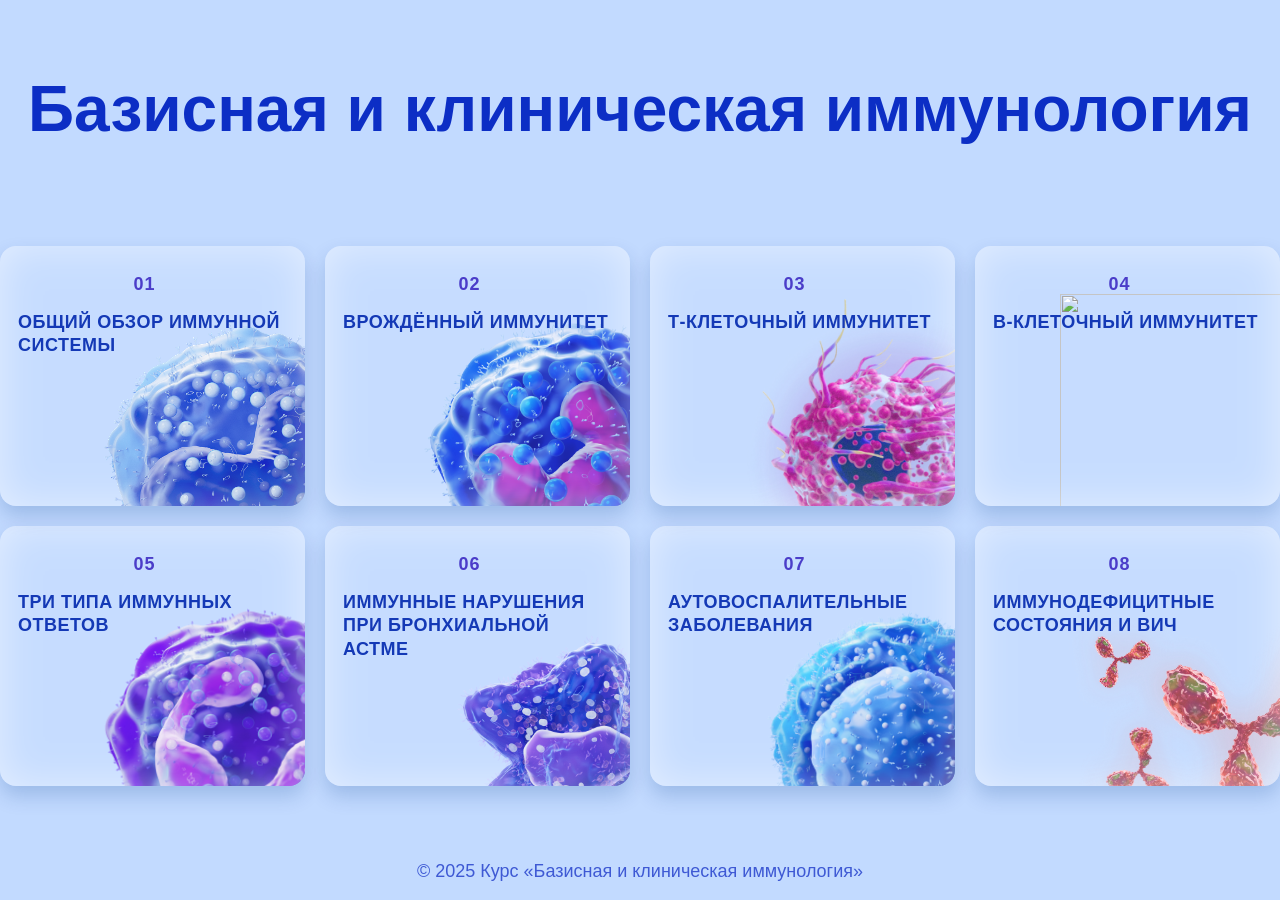
==== index.html @ 18d2db3e "add all files" ====
<!DOCTYPE html>
<html lang="ru">
<head>
  <meta charset="UTF-8">
  <meta name="viewport" content="width=device-width, initial-scale=1.0">
  <title>Базисная и клиническая иммунология</title>
  <link rel="stylesheet" href="../style.css">
</head>
<body>
  <video autoplay muted loop playsinline class="back-video">
  <source src="../video/back.mp4" type="video/mp4">
</video>
  <div id="bg-circles"></div>
  <div class="container">
    <header>
      <h1>Базисная и клиническая иммунология</h1>
    </header>

    <main>
      <div class="toc-grid">
        <div class="toc-card">
          <a href="Lessons/theme1.html">
            <span class="toc-number">01</span>
            <span class="toc-title">Общий обзор иммунной системы</span>
            <img src="pictures/menu/monocyte1.png" alt="">
          </a>
        </div>

        <div class="toc-card">
          <a href="Lessons/theme2.html">
            <span class="toc-number">02</span>
            <span class="toc-title">Врождённый иммунитет</span>
            <img src="pictures/menu/2.png" alt="">
          </a>
        </div>

        <div class="toc-card">
          <a href="Lessons/theme3.html">
            <span class="toc-number">03</span>
            <span class="toc-title">Т-клеточный иммунитет</span>
            <img src="pictures/menu/dend.png" alt="">
          </a>
        </div>
        
        <div class="toc-card">
          <a href="Lessons/theme4.html">
            <span class="toc-number">04</span>
            <span class="toc-title">B-клеточный иммунитет</span>
            <img src="pictures/menu/virus.png" alt="">
          </a>
        </div>

        <div class="toc-card">
          <a href="Lessons/theme5.html">
            <span class="toc-number">05</span>
            <span class="toc-title">Три типа иммунных ответов</span>
            <img src="pictures/menu/neutro.png" alt="">
          </a>
        </div>

        <div class="toc-card">
          <a href="Lessons/theme6.html">
            <span class="toc-number">06</span>
             <span class="toc-title">Иммунные нарушения при бронхиальной астме  <!-- и аллергических заболеваниях--> </span> 
            <img src="pictures/menu/macro.png" alt="">
          </a>
        </div>

        <div class="toc-card">
          <a href="Lessons/theme7.html">
            <span class="toc-number">07</span>
            <span class="toc-title">Аутовоспалительные <!--и аутоиммунные-->  заболевания</span>
            <img src="pictures/menu/lym.png" alt="">
          </a>
        </div>

        <div class="toc-card">
          <a href="Lessons/theme8.html">
            <span class="toc-number">08</span>
            <span class="toc-title">Иммунодефицитные состояния и ВИЧ</span>
            <img src="pictures/menu/antibody.png" alt="">
          </a>
        </div>
      </div>
    </main>
    <script type="module" src="main.js"></script>
  </div>

  <footer>
    <p>© 2025 Курс «Базисная и клиническая иммунология»</p>
  </footer>
</html>
---- style.css ----
@font-face {
    font-family: "Geologica";
    src: url("./fonts/Geologica-Regular.woff2") format("woff2"),
        url("./fonts/Geologica-Regular.woff") format("woff");
    font-weight: 400;
    font-style: normal;
}
* {
    margin: 0;
    padding: 0;
    box-sizing: border-box;
}
html {
  scroll-behavior: smooth;
}






body {
    font-family: "Geologica", Arial, sans-serif;
    background-color: rgb(194, 218, 255);
    color: #0c2ec5;
    margin: 0;
  padding: 0;
    position: relative;
    background-repeat: repeat;
    background-size: auto;
    min-height: 100vh;
}
.back-video {
  position: fixed;
  top: 0;
  left: 0;
  width: 100%;
  height: 100%;
  object-fit: cover; /* видео растягивается на весь экран */
  z-index: -2;
  opacity: 0.7; /* регулируй прозрачность */
}


body::before,
body::after {
    content: "";
    position: fixed;
    width: 600px;
    height: 600px;
    border-radius: 50%;
    filter: blur(120px);
    z-index: -1;
}
.header-image {
    width: 100%;
    overflow: hidden;
}

.full-width-image {
    width: 100%;
    height: auto;
    display: block;
    object-fit: cover;
    max-width: 100%;
    top: -20px;
}

.theme-header {
    text-align: center;
    margin-bottom: 40px;
}

.theme-subtitle {
    font-size: 1.125rem; /* тонкий верхний текст */
    font-weight: 300;
    color: #9ad1ff;
    text-transform: uppercase; /* опционально, чтобы было как заголовок */
    letter-spacing: 1px;
}

.theme-title {
    font-size: 3rem; /* основной жирный текст */
    font-weight: 700;
    color: #0c2ec5;
}

/* Заголовок секции */
h2 {
    margin-top: 0;
    margin-bottom: 16px;
    color: #0c2ec5;
}

/* Сетка оглавления - карточки 4 в ряд */
.toc-grid {
    display: grid;
    grid-template-columns: repeat(4, 1fr);
    gap: 20px;
    width: 100%;
    padding: 20px 0;
}

.toc-card {
    position: relative;
}

.toc-card a {
    position: relative;
    display: flex;
    flex-direction: column; /* изменено на колонку */
    justify-content: flex-start; /* выравнивание к верху */
    width: 100%;
    height: 260px; /* увеличена высота */
    padding: 28px 18px 60px 18px; /* больше места снизу для изображения */
    background-color: rgba(255, 255, 255, 0.08);
    color: #0e1e66;
    text-decoration: none;
    border-radius: 16px;
    overflow: hidden;
    transition: all 0.3s ease;
    box-shadow: 0 10px 20px rgba(0, 60, 139, 0.199),
        inset 0 0 40px rgba(255, 255, 255, 0.514);
    font-size: 1.125rem;
    font-weight: 600;
    text-align: left;
}

.toc-number {
    font-size: 1.125rem;
    font-weight: 700;
    color: rgba(27, 0, 180, 0.726);
    margin-right: 16px;
    letter-spacing: 1px;
    flex-shrink: 0;
    display: inline-block;
    min-width: 32px;
    text-align: center;
}

.toc-title {
    text-transform: uppercase;
    letter-spacing: 0.5px;
    line-height: 1.3;
    font-size: 1.125rem;
    margin-top: 16px;
    color: rgb(20, 57, 182);
}

.toc-card a:hover .toc-number {
    color: rgba(255, 255, 255, 0.95);
}

/* hover эффект */
.toc-card a:hover {
    background-color: #025bcf;
    color: #ffffff;
    transform: translateY(-5px);
    box-shadow: 0 15px 30px rgba(26, 119, 255, 0.4);
}

/* картинка справа */
.toc-card a img {
    position: absolute;
    right: -100px;
    top: 80%;
    transform: translateY(-50%);
    width: 320px;
    height: 320px;
    object-fit: contain;
    pointer-events: none;
    transition: all 0.3s ease;
    z-index: -1;
}

.toc-card a:hover img {
    opacity: 0.3;
    transform: translateY(-50%) scale(1.1);
}

/* Адаптивность */
@media (max-width: 1200px) {
    .toc-grid {
        grid-template-columns: repeat(3, 1fr);
        gap: 16px;
    }
}

@media (max-width: 900px) {
    .toc-grid {
        grid-template-columns: repeat(2, 1fr);
        gap: 14px;
    }
    
    .toc-card a {
        height: 120px;
        padding: 15px;
        font-size: 1.125rem;
    }
    
    .toc-number {
        font-size: 1.125rem;
        margin-right: 12px;
    }
}

@media (max-width: 600px) {
    .toc-grid {
        grid-template-columns: 1fr;
        gap: 12px;
    }
    
    .toc-card a {
        height: 100px;
        padding: 12px;
        font-size: 1.125rem;
    }
    
    .toc-number {
        font-size: 1.125rem;
        margin-right: 10px;
    }
    
    .toc-card a img {
        width: 100px;
        height: 100px;
    }
}

header {
    display: flex;
    flex-direction: column; /* элементы сверху вниз */
    align-items: center; /* центрируем по горизонтали */
    text-align: center; /* текст внутри элементов */
    gap: 20px; /* расстояние между элементами */
    margin-bottom: 40px;
}
/* Заголовки темы */
header h1 {
    font-size: 4rem;
    text-align: left;
    color: #0c2ec5;
    margin-top: 2rem;
    padding: 40px 0px;
}

.back-link {
    display: inline-block;
    margin: 0 auto 2rem auto;
    color: #66ccff;
    text-decoration: none;
    font-size: 1.125rem;
    padding: 6px 12px;
    border-radius: 6px;
    background-color: rgba(255, 255, 255, 0.05);
    transition: all 0.3s ease;
}

.back-link:hover {
    background-color: #0e1e66;
    color: #ffffff;
    transform: translateY(-2px);
}

/* Основной контент */
.theme-content {
    max-width: 1600px;
    margin: 0 auto;
    display: flex;
    flex-direction: column;
    gap: 2rem;
}

/* Секции с 3D моделью */
.three-section {
    position: relative;
    width: 100%;
    height: 500px;
    background-color: #ffffff21;
    border-radius: 16px;
    overflow: hidden;
    box-shadow: 0 10px 20px rgba(0, 60, 139, 0.199),
        inset 0 0 40px rgba(255, 255, 255, 0.514);
    display: flex;
    flex-direction: column;
    align-items: center;
    justify-content: center;
    border: 2px solid #3a3a3a;
}

.three-section h2 {
    font-size: 1.125rem;
    color: #66ccff;
    text-align: center;
}

.three-container {
    width: 100%;
    max-width: 1600px; /* фиксированный максимум */
    height: 500px; /* фиксированная высота */
    margin: 40px auto; /* отступы от текста */
    background-color: rgba(255, 255, 255, 0.068); /* фон, как на сайте */
    border: 2px solid rgb(255, 255, 255);
    border-radius: 16px;
    overflow: hidden;
    position: relative;
    box-shadow: 0 10px 20px rgba(0, 60, 139, 0.199),
        inset 0 0 40px rgba(255, 255, 255, 0.514);
    z-index: 1; /* выше фона */
}

/* Изображения */
.content-image {
    display: block;
    max-width: 100%;
    margin-top: 20px;
    margin-bottom: 60px;
    border-radius: 16px;
}

/* Кнопки навигации */
.navigation {
    display: flex;
    justify-content: flex-end; /* кнопка "далее" справа */
    margin-top: 2rem;
}

.next-btn,
.prev-btn {
    display: inline-block;
    padding: 10px 18px;
    background-color:rgbargb(44, 90, 214);
    color: #0e1e66;
    font-weight: 600;
    text-decoration: none;
    border-radius: 8px;
    transition: all 0.3s ease;
}

.next-btn:hover,
.prev-btn:hover {
    background-color:rgb(44, 90, 214);
    transform: translateY(-2px);
}

/* Для кнопки "назад" при необходимости */
.prev-btn {
    margin-right: auto;
}
footer {
    text-align: center;
    font-size: 1.125rem;
    color: rgb(62, 89, 212);
    padding: 15px 0; /* компактный */
    margin-top: 40px;
}

.container {
    max-width: 1600px;
    margin-left: 110px; /* ширина сайдбара + отступ */
    width: 100%;
    margin: 0 auto;
    position: relative;
    z-index: 1;
}
.video-container video {
    width: 100%;
    height: auto;
    aspect-ratio: 16 / 9;
    border-radius: 16px;
    box-shadow: 0 10px 20px rgba(0, 60, 139, 0.199),
        inset 0 0 40px rgba(255, 255, 255, 0.514);
    margin-top: 20px;
    margin-bottom: 60px;
}
.controls-hint {
    position: absolute;
    bottom: 15px;
    left: 50%;
    transform: translateX(-50%);

    font-size: 18px;
    color: #242424;
    font-style: italic;
    user-select: none;

    opacity: 0;
    z-index: 10;
    pointer-events: none;

    background: rgba(255, 255, 255, 0.25);
    padding: 6px 12px;
    border-radius: 12px;

    transition: opacity 0.4s ease;
}

.controls-hint.show {
    opacity: 0.85;
}
.three-row {
    display: flex;
    gap: 20px;
    justify-content: space-between;
    margin: 40px 0;
}

.three-box::after {
    content: "";
    position: absolute;
    inset: 0;
    z-index: 5; /* поверх рендера */
    pointer-events: none; /* НЕ мешает вращению */
    background-size: 200px;
    opacity: 0.18; /* сила шума — можешь менять */
}
.three-render {
    width: 100%;
    aspect-ratio: 1 / 1; /* квадратные окна */
    background: radial-gradient(
        circle 200px at center,
        rgba(0, 0, 0, 0.267),
        rgba(48, 80, 136, 0)
    );

    border-radius: 16px;
    overflow: hidden;
    box-shadow: 0 4px 20px rgba(0, 0, 0, 0.4);
    position: relative;
}
.three-title {
    font-size: 1.125rem;
    text-align: center;
    margin-bottom: 10px;
    color: #9ad1ff;
    text-shadow: 0 2px 6px rgba(0, 0, 0, 0.4);
    letter-spacing: 0.5px;
    font-weight: 600;
}
.info-block {
    position: relative;
    display: flex;
    align-items: center;

    height: 560px;
    padding-left: 96px;
    padding-right: 360px; /* уменьшите это значение если нужно больше места */

    border-radius: 20px;
    overflow: hidden;

    background-color: rgb(44, 90, 214);

    box-shadow: 0 20px 40px rgba(0, 60, 139, 0.25);
}
.info-block-old {
    position: relative;
    display: flex;
    align-items: flex-start; /* ИЗМЕНЕНО: было center → теперь контент прижат к верху */
    justify-content: flex-start; /* ДОБАВЛЕНО: выравнивание по левому краю */

    height: 660px;
    padding: 40px 60px; /* ИЗМЕНЕНО: равномерные отступы сверху и слева */

    border-radius: 20px;
    overflow: hidden;

    background-color: rgb(44, 90, 214);

    box-shadow: 0 20px 40px rgba(0, 60, 139, 0.25);
}


.info-bg-image-old {
    position: absolute;
    right: 0px;
    top: 50%;
    transform: translateY(-50%);

    width: 800px; /* уменьшена ширина */
    height: 800px; /* уменьшена высота */
    object-fit: contain;

    opacity: 1;
    pointer-events: none;
}
/* Текст */
.info-text {
    position: relative;
    z-index: 1;

    max-width: 780px;

    color: #ffffff;
}

.info-text h2 {
    font-size: 28px;
    font-weight: 600;
    margin-bottom: 12px;
}

.info-text p {
    font-size: 18px;
    line-height: 1.5;
    opacity: 1;
    margin-bottom: 20px; /* ОТСТУП между абзацами */
}

/* Основной контейнер */

.interactive-phagocytosis {
    position: relative;
    display: flex; 
    align-items: center;
    justify-content: flex-start; 
    
    min-height: 650px;
    padding: 0; 
    height: 750px;
    border-radius: 20px;
    overflow: hidden; 
    background: rgb(44, 90, 214);
    box-shadow: 0 20px 40px rgba(0, 60, 139, 0.25);
}

/* Левый блок с круговым навигатором */
.circle-navigator {
    width: 550px;
    position: relative;
    z-index: 5;
    display: flex;
    justify-content: center;
    align-items: center;
    min-height: 650px;
}

/* Контейнер колеса */
.stage-wheel {
    position: relative;
    width: 420px;
    height: 420px;
    margin: 0 auto;
    display: flex;
    justify-content: center;
    align-items: center;
}

/* Центральная область с описанием */
.wheel-center {
    position: absolute;
    top: 50%;
    left: 50%;
    transform: translate(-50%, -50%);
    width: 260px;
    height: 260px;
    background: rgba(28, 8, 141, 0);
    backdrop-filter: blur(12px);
    border-radius: 50%;
    display: flex;
    align-items: center;
    justify-content: center;
    text-align: center;
    padding: 30px;
    box-shadow: 0 15px 40px rgba(0, 0, 0, 0.3),
                inset 0 0 20px rgba(255, 255, 255, 0.4);
    border: 2px solid rgba(255, 255, 255, 0.4);
    z-index: 2;
    overflow: hidden;
}

/* Описания в центре */
.stage-description {
    position: absolute;
    top: 0;
    left: 0;
    width: 100%;
    height: 100%;
    display: flex;
    flex-direction: column;
    align-items: center;
    justify-content: center;
    opacity: 0;
    visibility: hidden;
    transition: all 0.5s ease;
    color: white;
    padding: 30px;
    box-sizing: border-box;
    text-align: center;
    word-break: break-word;
    font-weight: 300;
}

.stage-description.active {
    opacity: 1;
    visibility: visible;
}

.stage-description h3 {
    font-size: 1.2rem;
    font-weight: 600 !important;
    margin: 0 0 12px 0;
    color: #ffffff !important;
    text-transform: uppercase;
    letter-spacing: 1px;
    text-shadow: 0 2px 8px rgba(0,0,0,0.5);
    line-height: 1.3;
    max-width: 100%;
    word-wrap: break-word;
}

.stage-description p {
    font-size: 1.125rem;
    line-height: 1.5;
    margin: 0;
    opacity: 0.95;
    max-width: 100%;
    word-wrap: break-word;
}

/* Контейнер для цифр по кругу */
.wheel-digits {
    position: absolute;
    top: 0;
    left: 0;
    width: 100%;
    height: 100%;
    z-index: 3;
}

/* Цифры по кругу */
.digit-circle {
    position: absolute;
    top: 50%;
    left: 50%;
    width: 50px;
    height: 50px;
    background:  #ffffff77;
    color: rgb(0, 30, 197);
    border-radius: 50%;
    display: flex;
    align-items: center;
    justify-content: center;
    font-weight: bold;
    font-size: 1.3rem;
    cursor: pointer;
    box-shadow: 0 5px 15px rgba(0, 0, 0, 0.3);
    transform: translate(-50%, -50%) rotate(var(--angle)) translateY(-190px) rotate(calc(-1 * var(--angle)));
    transition: all 0.3s cubic-bezier(0.4, 0, 0.2, 1);
    border: 1px solid rgba(255, 255, 255, 0.418);
    margin: 0;
    padding: 0;
    line-height: 1;
     backdrop-filter: blur(4px);
}


.digit-circle.active {
    background: #1a76ffcc;
    color: white;
    box-shadow: 0 0 10px rgba(5, 0, 73, 0.589);
    border-color: rgba(255, 255, 255, 0.404);
    transform: translate(-50%, -50%) rotate(var(--angle)) translateY(-190px) rotate(calc(-1 * var(--angle))) scale(1.15);
    backdrop-filter: blur(4px);
}

/* Контейнер для изображения справа */
.image-container {
    position: absolute;
    top: 0;
    left: 0;
    width: 100%;
    height: 100%;
    z-index: 1; /* Помещаем ПОД навигатор, но НАД фоном */
}

/* Картинка */
.info-bg-image {
    width: 100%;
    height: 100%;
    object-fit: cover;
    opacity: 0.95;
    pointer-events: none; /* изображение не перехватывает события */
    transition: transform 0.3s ease;
}

/* Области подсветки - они же линзы */
.highlight-area {
    position: absolute;
    cursor: pointer;
    z-index: 10;
    border-radius: 50%;
    /* По умолчанию невидимы */
    opacity: 0;
    background: rgba(77, 166, 255, 0);
    border: 2px solid transparent;
    transition: all 0.3s ease;
    /* Важно: области не должны перекрывать клики */
    pointer-events: auto;
}

/* Эффект при наведении - линза */
.highlight-area:hover {
    opacity: 1;
    background: rgba(77, 166, 255, 0.1);
    border: 2px solid rgba(255, 255, 255, 0.8);
    box-shadow: 0 0 40px rgba(255, 77, 151, 0.6);
    /* Создаем эффект линзы через backdrop-filter */
    backdrop-filter: brightness(1.2) contrast(1.2);
    -webkit-backdrop-filter: brightness(1.2) contrast(1.2);
    transform: scale(1.1);
}

/* Активная область */
.highlight-area.active {
    opacity: 0.8;
    background: rgba(26, 119, 255, 0.2);
    border: 2px solid white;
    box-shadow: 0 0 40px rgba(255, 26, 217, 0.8);
}
/* Здесь вы сами расставите координаты для каждого этапа */
/* ВСЕ ОБЛАСТИ - РОВНЫЕ КРУГИ */
.highlight-1 {
    top: 2%;
    left: 58%;
    width: 120px;  /* ширина = диаметр круга */
    height: 120px; /* высота = ширине для идеального круга */
}

.highlight-2 {
    top: 14%;
    left: 52%;
    width: 140px;
    height: 140px;
}

.highlight-3 {
    top: 34%;
    left: 53%;
    width: 120px;
    height: 120px;
}

.highlight-4 {
    top: 46%;
    left: 54%;
    width: 150px;
    height: 150px;
}

.highlight-5 {
    top: 60%;
    left: 60%;
    width: 125px;
    height: 125px;
}

.highlight-6 {
    top: 60%;
    left: 68.5%;
    width: 125px;
    height: 125px;
}

.highlight-7 {
    top: 73%;
    left: 76%;
    width: 130px;
    height: 130px;
}







/* Адаптивность */
@media (max-width: 1400px) {
    .interactive-phagocytosis {
        min-height: 600px;
        padding-left: 60px;
    }
    
    .circle-navigator {
        width: 480px;
        min-height: 600px;
    }
    
    .image-container {
        width: calc(100% - 480px);
    }
    
    .stage-wheel {
        width: 360px;
        height: 360px;
    }
    
    .wheel-center {
        width: 220px;
        height: 220px;
        padding: 25px;
    }
    
    .digit-circle {
        width: 45px;
        height: 45px;
        font-size: 1.2rem;
        transform: translate(-50%, -50%) rotate(var(--angle)) translateY(-160px) rotate(calc(-1 * var(--angle)));
    }
    
    .stage-description h3 {
        font-size: 1.125rem;
    }
    
    .stage-description p {
        font-size: 0.9rem;
    }
}

@media (max-width: 1200px) {
    .interactive-phagocytosis {
        min-height: 560px;
        padding-left: 40px;
    }
    
    .circle-navigator {
        width: 400px;
        min-height: 560px;
    }
    
    .image-container {
        width: calc(100% - 400px);
    }
    
    .stage-wheel {
        width: 300px;
        height: 300px;
    }
    
    .wheel-center {
        width: 170px;
        height: 170px;
        padding: 15px;
    }
    
    .digit-circle {
        width: 40px;
        height: 40px;
        font-size: 1.125rem;
        transform: translate(-50%, -50%) rotate(var(--angle)) translateY(-130px) rotate(calc(-1 * var(--angle)));
    }
    
    .stage-description h3 {
        font-size: 0.9rem;
    }
    
    .stage-description p {
        font-size: 0.75rem;
    }
}

@media (max-width: 768px) {
    .interactive-phagocytosis {
        flex-direction: column;
        padding: 30px;
        min-height: auto;
    }
    
    .circle-navigator {
        width: 100%;
        min-height: auto;
        margin-bottom: 40px;
    }
    
    .stage-wheel {
        width: 280px;
        height: 280px;
    }
    
    .wheel-center {
        width: 150px;
        height: 150px;
        padding: 12px;
    }
    
    .digit-circle {
        width: 35px;
        height: 35px;
        font-size: 0.9rem;
        transform: translate(-50%, -50%) rotate(var(--angle)) translateY(-120px) rotate(calc(-1 * var(--angle)));
    }
    
    .image-container {
        position: relative;
        width: 100%;
        height: 400px;
    }
}
/* =================================
   CARDS CONTAINER
================================= */

.cards {
    
  display: flex;
  gap: 32px;

  width: 100%;
  max-width: 1400px;
  margin: 48px auto;

  justify-content: space-between;
  align-items: stretch;
}

/* =================================
   CARD BASE
================================= */

.card {
  flex: 1;
  height: 520px;

  perspective: 1200px;
  cursor: pointer;
}

.card-inner {
  width: 100%;
  height: 100%;

  position: relative;
  transform-style: preserve-3d;
  transition: transform 0.6s ease;
}

.card.flipped .card-inner {
  transform: rotateY(180deg);
}

/* =================================
   CARD SIDES
================================= */

.card-front,
.card-back {
  position: absolute;
  inset: 0;

  backface-visibility: hidden;
  border-radius: 28px;

  box-shadow:
    0 10px 20px rgba(0, 60, 139, 0.18),
    inset 0 0 40px rgba(255, 255, 255, 0.5);

  overflow: hidden;
}

.card-back {
  transform: rotateY(180deg);
}

/* =================================
   CARD CONTENT (COMMON)
================================= */

.card-content {
  height: 100%;
  padding-top: 28px;
    align-items: center;
  display: flex;
  flex-direction: column;
}

/* =================================
   CARD TITLE
================================= */

.card-title {
  font-size: 1.3rem;
  font-weight: 700;
  text-align: center;
  margin-bottom: 12px;
  color: #233896;
}

/* =================================
   FRONT: IMAGE
================================= */

.card-image {
  flex: 1;
  width: 100%;
  overflow: hidden;

  border-radius: 18px;

  display: flex;
  align-items: flex-start;
}

.card-image img {
  width: 100%;

  object-fit: cover;
  object-position: top;

  transition: transform 2s ease; 
   transform-origin: top center; 
   will-change: transform; 
}

/* Эффект зума при наведении на лицевую сторону */
.card-front:hover .card-image img {
  transform: scale(5.55) translateX(-42px) translateY(-24px); /* Увеличение на 10% */
}

/* =================================
   ANNOTATION
================================= */
.card-annotation-1 {
  background-color: rgba(255, 255, 255, 0.15);
  border: 1px solid rgba(255, 255, 255, 0.3);
  border-radius: 12px;
  padding: 10px 14px;
  font-size: 18px;
  line-height: 1.4;
  color: #fff;
  text-align: center;
  font-weight: 500;
  box-shadow: 0 4px 10px rgba(0,0,0,0.2);
  backdrop-filter: blur(6px);
  
  /* Скрываем элемент */
  opacity: 0;
  visibility: hidden;
  position: absolute;
  
  /* Начальное положение для анимации всплытия */
  transform: translateY(5px);
  
  /* Длительность анимации */
  transition: 
    opacity 0.5s ease,
    transform 0.5s ease,
    visibility 0.5s ease;
  
  /* 
     МАГИЯ ЗДЕСЬ:
     -1s (отрицательная задержка) компенсирует 1s задержку при исчезновении.
     В итоге: при наведении ждем 1с, при уходе — исчезает сразу.
  */
  transition-delay: -1s;
}

/* ПОКАЗЫВАЕМ ПРИ НАВЕДЕНИИ */
.card-front:hover .card-annotation-1 {
  opacity: 1;
  visibility: visible;
  transform: translateY(0);
  
  /* При наведении устанавливаем честную задержку в 1 секунду */
  transition-delay: 1.5s;
}
/* =================================
   BACK: CENTERED LIST
================================= */

.card-back .card-content {
    margin-top: 25px;
  align-items: center;
}

/* LIST */
.card-list {
  counter-reset: step-counter;
  list-style: none;

  margin: 0;
  padding: 0;

  width: 100%;
  max-width: 520px;
}

.card-list li {
  counter-increment: step-counter;

  position: relative;
  padding: 16px 20px 16px 24px;
  margin-bottom: 18px;
  font-size: 1.125rem;
  line-height: 1.6;
  color: white; /* белый цвет текста */
  background-color: rgba(36, 83, 211, 0.774); /* синий фон всегда */
  border-radius: 14px;
  box-shadow: 0 10px 20px rgba(26, 119, 255, 0.3); /* постоянная тень */
  transform: translateY(-3px); /* легкое смещение вверх */
}




/* =================================
   FLIP ICON
================================= */

.flip-icon {
  position: absolute;
  bottom: 20px;
  right: 20px;

  width: 28px;
  height: 28px;

  opacity: 0.85;
}

.flip-icon img {
  width: 100%;
  height: 100%;
  object-fit: contain;
}

/* =================================
   RESPONSIVE (BASIC)
================================= */

@media (max-width: 1000px) {
  .cards {
    flex-direction: column;
  }

  .card {
    height: 380px;
  }
}


/* пример */
.annotation-1 {
    top: 45%;
    left: 12%;
}
.zoom-img {
    display: block;
    max-width: 100%;
    margin-top: 20px;
    margin-bottom: 60px;
    border-radius: 16px;
    transition: 0.3s;
    cursor: pointer;
}

.zoom-img:hover {
    opacity: 0.8;
}

/* МОДАЛЬНОЕ ОКНО */
.modal {
    display: none;
    position: fixed;
    z-index: 9999;
    left: 0;
    top: 0;
    width: 100%;
    height: 100%;
    background-color: rgba(201, 223, 255, 1);
    backdrop-filter: blur(20px);
    justify-content: center;
    align-items: center;
}

/* Увеличенное изображение */
.modal-content {
    max-width: 90%;
    max-height: 90%;
    border-radius: 16px;
    box-shadow: 0 10px 20px rgba(0, 60, 139, 0.199),
        inset 0 0 40px rgba(255, 255, 255, 0.514);
}

/* Кнопка закрытия */
.close {
    position: absolute;
    top: 20px;
    right: 35px;
    color: #fff;
    font-size: 40px;
    font-weight: bold;
    cursor: pointer;
    user-select: none;
}

.cell-viewer {
    display: flex;
    gap: 32px;
    align-items: stretch;
    margin: 40px 0;
}

.cell-info {
    flex: 1;
    background: rgba(255, 255, 255, 0.05); /* лёгкая прозрачность */
    padding: 24px 48px; /* сверху/снизу 24px, слева/справа 28px */
    border-radius: 16px;
    backdrop-filter: blur(8px);
    box-shadow: 0 10px 20px rgba(0, 60, 139, 0.199),
        inset 0 0 40px rgba(255, 255, 255, 0.514);
    display: flex;
    flex-direction: column;
    gap: 16px; /* расстояние между элементами внутри */
    box-sizing: border-box;
}

.cell-info h3 {
    font-size: 1.4rem;
    margin: 0 0 12px 0; /* снизу 12px для отступа от параграфа */
    color: #0e1e66;
}

.cell-info p {
    margin: 0; /* убираем лишние внешние отступы */
    line-height: 1.6;
    font-size:1.125rem;
    color: #0e1e66;
}

/* Если есть списки внутри */
.cell-info ul {
    margin: 0;
    padding-left: 20px;
    line-height: 1.6;
    color: #0e1e66;
    list-style-type: disc;
    font-size:1.125rem;
}

.cell-3d {
    flex: 1.2;
    display: flex;
    flex-direction: column;
    justify-content: flex-start;
}

.three-box {
    position: relative;
    flex: 1;
    min-height: 450px;
    max-height: 750px;
    background: #4260e300;
    border-radius: 16px;
    backdrop-filter: blur(8px);
    cursor: pointer;
    overflow: hidden;

    box-shadow: 0 10px 20px rgba(0, 60, 139, 0.199),
        inset 0 0 40px rgba(255, 255, 255, 0.514);
}

/* градиентная обводка */
.three-box::before {
    content: "";
    position: absolute;
    inset: 0;
    border-radius: 16px;
    padding: 10px; /* толщина рамки */

    pointer-events: none;
    z-index: 2;
}

.cell-controls {
    margin-top: 12px;
    display: flex;
    justify-content: center;
    gap: 28px;
    align-items: center;
}

.control-btn {
    width: 36px;
    height: 36px;
    border: 1px;
    border-radius: 50%;
    background: #025bcf;
    color: #ffffff;
    cursor: pointer;
    font-weight: 900; /* ← увеличить жирность */
    font-size: 15px; /* ← увеличить размер */
    transition: 0.2s;
    box-shadow: 0 10px 20px rgba(0, 60, 139, 0.199);
}

.control-btn:hover {
    background: #025bcf;
    transform: scale(1.07);
}

.cell-counter {
    color: #181818;
    font-size: 1.125rem;
}

.hidden {
    display: none;
}

.test-btn,
.next-theme-btn {
    display: inline-block;
    padding: 14px 24px;
    background-color:rgb(44, 90, 214);
    color: rgb(255, 255, 255);
    font-size: 18px;
    border-radius: 12px;
    font-weight: 600;
    transition: 0.25s ease;
    margin: 30px 0;
    text-decoration: none;
    border: none;
}

.test-btn:hover,
.next-theme-btn:hover {
    background: #0d69e2;
    transform: translateY(-2px);
    box-shadow: 0 10px 20px rgba(26, 119, 255, 0.4);
}

/* блок вопроса */
.question-block {
    background-color: rgba(16, 67, 207, 0.774);
    padding: 40px;
    margin: 20px 0;
    border-radius: 16px;
    box-shadow: 0 10px 30px rgba(26, 119, 255, 0.45);
    color: #ffffff;
}

/* результат теста */
.test-result {
    margin-top: 20px;
    font-size: 20px;
    font-weight: 600;
    color:rgb(12, 59, 190);
}

/* скрываем стандартный radio */
.answer input[type="radio"] {
    display: none;
}

/* контейнер ответа */
.answer {
    position: relative;
    display: flex;
    align-items: center;
    gap: 14px;

    padding: 14px 18px;
    margin: 12px 0;

    border-radius: 14px;
    cursor: pointer;

    background: rgba(255, 255, 255, 0.12);
    color: #ffffff;

    transition: 0.25s ease;
}

/* hover */
.answer:hover {
    background: rgba(255, 255, 255, 0.2);
}

/* кастомный radio */
.answer::before {
    content: "";
    width: 20px;
    height: 20px;

    border-radius: 50%;
    border: 2px solid rgba(255, 255, 255, 0.8);

    box-sizing: border-box;
    transition: 0.25s ease;
}

/* выбранный вариант */
.answer:has(input[type="radio"]:checked) {
    background: rgba(255, 255, 255, 0.28);
}

.answer:has(input[type="radio"]:checked)::before {
    background: radial-gradient(
        circle,
        #ffffff 45%,
        transparent 46%
    );
    border-color: #ffffff;
    box-shadow: 0 0 0 4px rgba(255, 255, 255, 0.25);
}

/* ========== СТИЛИ ДЛЯ ПРОВЕРКИ ========== */

/* 1. ПРАВИЛЬНЫЙ ОТВЕТ (всегда подсвечивается зеленым) */
.answer.correct {
    background: rgba(70, 255, 150, 0.35);
    border-left: 4px solid #2aff8c;
}

.answer.correct::before {
    background: radial-gradient(circle, #2aff8c 45%, transparent 46%);
    border-color: #2aff8c;
    box-shadow: 0 0 0 4px rgba(42, 255, 140, 0.35);
}

/* 2. НЕПРАВИЛЬНЫЙ ОТВЕТ (только если ответ выбран пользователем и он ошибочен) */
.answer.wrong {
    background: rgba(255, 80, 80, 0.45);
    border-left: 4px solid #ff6b6b;
}

.answer.wrong::before {
    background: radial-gradient(circle, #ff6b6b 45%, transparent 46%);
    border-color: #ff6b6b;
    box-shadow: 0 0 0 4px rgba(255, 107, 107, 0.35);
}

/* 3. ПРАВИЛЬНЫЙ ОТВЕТ, КОТОРЫЙ ПОЛЬЗОВАТЕЛЬ НЕ ВЫБРАЛ — выделяем мягко */
.answer.highlight-correct {
    background: rgba(100, 255, 150, 0.2);
    border-left: 4px solid rgba(42, 255, 140, 0.8);
}

.answer.highlight-correct::before {
    border-color: #2aff8c;
}

/* 4. ПРИОРИТЕТ: если ответ одновременно правильный и был выбран ошибочно */
.answer.correct.wrong {
    /* этот класс не должен существовать, но если вдруг — правильный перебивает */
    background: rgba(70, 255, 150, 0.35);
    border-left: 4px solid #2aff8c;
}

.answer.correct.wrong::before {
    background: radial-gradient(circle, #2aff8c 45%, transparent 46%);
    border-color: #2aff8c;
}

/* 5. Для лучшей читаемости — увеличиваем текст при подсветке */
.answer.correct .lab-test-text,
.answer.highlight-correct .lab-test-text {
    font-weight: 500;
}


.theme-content > section,
.theme-content > div.cards,
.theme-content > .cell-viewer {
    margin-bottom: 32px;
}
.theme-content p {
    margin-bottom: 12px;
    font-size: 1.125rem;
}

.theme-content ul {
    margin-top: 12px;
}

.theme-content li {
    margin-bottom: 8px;
}

.theme-content h2 {
    font-size: 2rem; /* меньше */
    font-weight: 600; /* тоньше */
     color: #0c2ec5;
    margin: 32px 0 20px; /* компактные отступы */
    letter-spacing: 0.3px; /* лёгкий "воздух" */
}

.theme-content h3 {
    font-size: 1.125rem;
    font-weight: 400;
    color: #20348d;
    text-align: center;
    margin: 24px 0 14px;
    opacity: 0.9; /* чуть мягче */
}

@media (min-width: 1400px) {
    .container,
    .theme-content {
        max-width: 1400px;
    }
    .three-container {
        max-width: 1400px;
    }
}

/* ===== ПРОГРЕСС КУРСА ===== */
.course-progress {
    max-width: 1400px;
    margin: 64px auto 32px auto;
    display: flex;
    flex-direction: column;
    gap: 12px;
}

/* Текст курса */
.course-info {
    font-size: 1.125rem;
    font-weight: 400;
    color: #025bcf;
    opacity: 0.9;
    letter-spacing: 0.3px;
}

/* Полоски прогресса */
.progress-bars {
    display: flex;
    gap: 8px;
    width: 100%;
}

/* Одна полоска */
.progress-bars .bar {
    flex: 1; /* 🔥 делим ширину поровну */
    height: 6px;
    border-radius: 6px;
    background: rgba(255, 255, 255, 0.555);
    overflow: hidden;
}

/* Активные (пройденные) */
.progress-bars .bar.active {
    background-color: #025bcfbe;
    box-shadow: 0 5px 20px rgba(0, 60, 139, 0.199);
}


.text-block {
    background: rgba(255, 255, 255, 0.12); /* едва заметная подложка */
    backdrop-filter: blur(6px); /* лёгкий блюр фона */
    border-radius: 16px; /* скругления */
    padding: 20px 24px; /* внутренние отступы */
    margin: 20px 0; /* отступ сверху/снизу */
    box-shadow: 0 4px 15px rgba(0, 53, 122, 0.1),
        /* лёгкая тень для объёма */ inset 0 0 20px rgba(255, 255, 255, 0.05);

    font-size: 18px;
    line-height: 1.6; /* удобное чтение */
    color: #0e1e66; /* основной текст */
}
/* ================================
   TOPBAR (бывший sidebar)
================================ */

.sidebar {
  position: sticky;
  top: 0;
  z-index: 1000;

  width: 100%;
  height: 84px;

  display: grid;
  grid-template-columns: 1fr auto 1fr; 
  align-items: center;

  padding: 0 16px;
  border-radius: 16px;
  backdrop-filter: blur(12px);
  background: rgba(255, 255, 255, 0.35);

  box-shadow: 0 10px 30px rgba(0, 53, 122, 0.12);
}

/* ================================
   LOGO + COURSE TITLE
================================ */

.sidebar-logo {
  display: flex;
  align-items: center;
  gap: 14px;
  justify-self: start;
}

.sidebar-logo img {
  width: 54px;
  height: auto;
  display: block;
}

.course-title {
  font-size: 18px;
  font-weight: 600;
  line-height: 1.25;
  color: #0c47c5;
  white-space: nowrap;
}

/* ================================
   NAVIGATION
================================ */

.sidebar-nav {
  display: flex;
  justify-content: center;
  align-items: center;
  gap: 32px;
   justify-self: center;
}

.sidebar-nav a {
  position: relative;
  padding-left: 14px;
    
  font-size: 1.125rem;
  line-height: 1;
  text-decoration: none;
  color: #0051ff;

  transition: 
    color 0.25s ease,
    transform 0.25s ease;
}

/* DOT */
.sidebar-nav a::before {
  content: "";
  position: absolute;
  left: 0;
  top: 50%;
  transform: translateY(-50%);

  width: 6px;
  height: 6px;
  border-radius: 50%;
  background-color: #0051ff;

  opacity: 0;
  transition: opacity 0.25s ease;
}

.sidebar-nav a.active::before {
  opacity: 1;
}

.sidebar-nav a:hover {
  color: #6a99ff;
  transform: translateY(-2px);
}

/* ================================
   EXIT BUTTON
================================ */

.sidebar-footer {
  display: flex;
  align-items: center;
  justify-self: end;
}

.exit-btn {
  width: 30px;
  height: auto;
  cursor: pointer;

  opacity: 0.8;
  transition: 
    opacity 0.25s ease,
    transform 0.25s ease;
}

.exit-btn:hover {
  opacity: 1;
  transform: scale(1.12);
}

/* ================================
   OPTIONAL: ACTIVE SECTION GLOW
================================ */

.sidebar-nav a.active {
  font-weight: 500;
}

/* ================================
   RESPONSIVE (BASIC)
================================ */

@media (max-width: 900px) {
  .course-title {
    display: none;
  }

  .sidebar-nav {
    gap: 18px;
  }
}

@media (max-width: 600px) {
  .sidebar {
    grid-template-columns: auto auto;
  }

  .sidebar-nav {
    display: none; /* позже можно заменить на бургер */
  }
}


.exit-btn {
    width: 48px;
    height: auto;
    display: block;
    cursor: pointer;
    transition: opacity 0.25s, transform 0.25s;
}

.exit-btn:hover {
    opacity: 0.8;
    transform: scale(1.05);
}

.table-title {
    margin: 32px 0 16px;
    font-size: 1.4rem;
    font-weight: 600;
    color: #0e1e66;
}

/* ТАБЛИЦА */
.info-table {
    width: 100%;
    border-collapse: separate;
    border-spacing: 0;
    font-size: 1.125rem;

    border-radius: 16px;
    overflow: hidden;

    /* ВНУТРЕННЕЕ СВЕЧЕНИЕ */
    box-shadow: inset 0 0 40px rgb(255, 255, 255),
        0 8px 24px rgba(0, 53, 122, 0.18);
}

/* ШАПКА */
.info-table thead th {
    padding: 14px 16px;
    text-align: left;
    background-color:rgb(44, 90, 214);
    color: #fff;
    font-weight: 300;
}

/* ЯЧЕЙКИ */
.info-table td {
    padding: 14px 16px;
    color: #0e1e66;
    background: rgba(255, 255, 255, 0);
    border-bottom: 1px solid rgba(0, 0, 0, 0.08);
}

/* УБИРАЕМ ЛИНИЮ У ПОСЛЕДНЕЙ СТРОКИ */
.info-table tbody tr:last-child td {
    border-bottom: none;
}

/* ЧЕРЕДОВАНИЕ СТРОК */
.info-table tbody tr:nth-child(even) td {
    background: rgba(255, 255, 255, 0.35);
}

/* НАВЕДЕНИЕ */
.info-table tbody tr:hover td {
    background: rgba(66, 95, 227, 0.15);
    transition: background 0.2s;
}

.definition-block {
    margin: 32px 0;
    padding: 24px 28px;

    border-radius: 18px;

    background: rgba(255, 255, 255, 0.164);
    backdrop-filter: blur(10px);

    box-shadow: 0 10px 30px rgba(0, 53, 122, 0.18),
        inset 0 0 40px rgba(255, 255, 255, 0.6);

    position: relative;
    
}

/* Небольшой акцент слева */
.definition-block::before {
    content: "";
    position: absolute;
    left: 0;
    top: 16px;
    bottom: 16px;
    width: 5px;

    background: linear-gradient(180deg, #425fe3, #025bcf);

    border-radius: 4px;
}

.definition-title {
    margin: 0 0 12px;
    font-size: 1.125rem;
    font-weight: 700;
    letter-spacing: 0.05em;
    text-transform: uppercase;
    color: #025bcf;
}

.definition-text {
    margin: 0;
    font-size: 1.125rem;
    line-height: 1.7;
    color: #20348d;
}

.definition-text strong {
    font-weight: 700;
}
.definitions-grid {
    display: grid;
    grid-template-columns: repeat(3, 1fr); /* 3 колонки одинаковой ширины */
    gap: 24px;                            /* расстояние между блоками */
    align-items: stretch; 
}


.definitions-container {
    display: grid;
    grid-template-columns: repeat(3, 1fr); /* 3 колонки одинаковой ширины */
    gap: 16px;                             /* расстояние между блоками */
}
.small-definition-container {
    display: grid;
    grid-template-columns: repeat(3, 1fr);
    gap: 24px;
}

.small-definition-block {
    width: 450px;          /* фиксированная ширина, высота автоматически по тексту */
    padding: 24px 28px;
     margin-bottom: 24px; /* фиксированный вертикальный отступ */
    border-radius: 18px;
    background: rgba(255, 255, 255, 0.308);
    backdrop-filter: blur(10px);
    box-shadow: 0 10px 30px rgba(0, 53, 122, 0.18),
                inset 0 0 40px rgba(255, 255, 255, 0.6);

    position: relative;
    margin: 0;             /* отступы задаём через gap у контейнера */
    overflow: hidden; 

}
.small-definition-block::after {
    content: "";
    position: absolute;
    right: -80px;
    bottom: -80px;

    width: 240px;
    height: 240px;

    background-image: var(--decor-img); 
    background-size: contain;
    background-repeat: no-repeat;

    opacity: 0.52;
    transform: scale(0.9);
    filter: blur(0.5px);

    z-index: -1;
    pointer-events: none;

    transition:
        transform 0.45s ease,
        opacity 0.45s ease,
        filter 0.45s ease;
}

.small-definition-block:hover::after {
    opacity: 1;
    transform: scale(1.2) translateX(-5%) translateY(-3%) rotate(5deg);
    filter: blur(0px);
    z-index: 3;
}



.steps-block {
    display: grid;
    grid-template-columns: repeat(3, 1fr);
    gap: 24px;
    margin: 40px 0;
}

/* Карточка шага */
.step-card {
    position: relative;
    overflow: hidden; /* 🔥 важно для обрезки цифры */

    display: flex;
    align-items: center;
    padding: 28px 28px 28px 48px;

    border-radius: 18px;
    background: rgba(255, 255, 255, 0.308);
    backdrop-filter: blur(10px);

    box-shadow: 0 10px 30px rgba(0, 53, 122, 0.18),
        inset 0 0 40px rgba(255, 255, 255, 0.6);
}

/* Большая цифра */
.step-number {
    position: absolute;
    left: -5px;           /* 👈 уходит за край */
    top: 60%;
    transform: translateY(-50%);

    font-size: 360px;
    font-weight: 800;
    color: #0059ff7e;        /* фиолетовый */
    opacity: 0.25;

    line-height: 1;
    pointer-events: none;
}

/* Текст шага */
.step-text {
    font-size: 1.125rem;
    line-height: 1.5;
    color: #233896;
}
/* ===== ЛАБОРАТОРНЫЕ ТЕСТЫ ===== */

.lab-tests {
    margin: 0px 0;
}

/* сетка */
.lab-tests-grid {
    display: grid;
    grid-template-columns: repeat(4, 1fr);
    gap: 24px;
    margin-top: 40px;
}

/* карточка */
.lab-test-card {
    position: relative;
    overflow: hidden;

    display: flex;
    align-items: center;
    justify-content: center;
    min-height: 180px;
    padding: 22px;

    border-radius: 18px;

    background: rgba(255, 255, 255, 0.137);

    backdrop-filter: blur(4px);

    box-shadow:
        0 6px 22px rgba(0, 53, 122, 0.18),
        inset 0 0 28px rgba(255, 255, 255, 0);

    transition:
        transform 0.3s ease,
        box-shadow 0.3s ease;
}


.lab-test-card::before {
    content: "";
    position: absolute;

    width: 220px;
    height: 220px;

    right: -40px;   /* 👈 уходит за край */
    bottom: -40px;

    background: var(--bg) center / contain no-repeat;

    opacity: 0.35;

    pointer-events: none;
    z-index: 1;
}


/* текст */
.lab-test-text {
    position: relative;
    z-index: 2;

    text-align: center;

    font-size: 1.125rem;
    font-weight: 600;
    line-height: 1.4;

    color: #233896;
}

.important-block {
    margin: 28px 0;
    padding: 22px 28px;

    border-radius: 16px;

    background-color: rgb(44, 90, 214);

    backdrop-filter: blur(6px);

    box-shadow: 0 6px 22px rgba(0, 53, 122, 0.18);
}
.important-title {
    display: flex;
    align-items: center;
    gap: 10px;

    margin: 0 0 10px 0;

    font-size: 1.125rem;
    font-weight: 700;
    color: #ffffff;
    letter-spacing: 0.05em;
    text-transform: uppercase;
}
.important-icon {
    width: 32px;
    height: 32px;
    object-fit: contain;
    display: block;
    

    /* если PNG однотонная, можно слегка приглушить */
    opacity: 0.9;
}
.important-text {
    margin: 0;
    font-size: 1.125rem;
    line-height: 1.65;
    font-weight: 300;
    color: #ffffff;
}



.q-block {
    margin: 28px 0;
    padding: 22px 28px;

    border-radius: 16px;

    background: rgba(255, 255, 255, 0.308);
    backdrop-filter: blur(10px);

    box-shadow: 0 10px 30px rgba(0, 53, 122, 0.18),
        inset 0 0 40px rgba(255, 255, 255, 0.6);
}
.q-title {
    display: flex;
    align-items: center;
    gap: 10px;

    margin: 0 0 10px 0;

    font-size: 1.125rem;
    font-weight: 700;
    color: #425fe3;
    letter-spacing: 0.05em;
   
    
    
    
    text-transform: uppercase;
    
}
.q-icon {
    width: 32px;
    height: 32px;
    object-fit: contain;
    display: block;
    

    /* если PNG однотонная, можно слегка приглушить */
    opacity: 0.9;
}
.q-text {
    margin: 0;
    font-size:1.125rem;
    line-height: 1.7;
    color: #0c269c;
}

/* ====== КЛЕТКА С ЗУМОМ ====== */

.cell-zoom-wrapper {
    margin-top: 32px;
    display: flex;
    flex-direction: column;
    align-items: center;
}

/* КАНВАС */
.cell-zoom-canvas {
    position: relative;
    width: 100%;
    height: 420px;

    background-color: rgb(44, 90, 214);
    border-radius: 16px;

    overflow: hidden;
    box-shadow: 0 0px 20px rgba(0, 60, 139, 0.199);
    cursor: pointer;
}


/* ====== ВИДЕО КЛЕТКИ ====== */

.cell-gif {
    width: 100%;
    height: 100%;
    object-fit: contain;
    opacity: 1;
    pointer-events: none;
    /* Добавляем transition для transform и opacity */
    transition: 
        opacity 0.8s ease,
        transform 0.8s ease;
    cursor: pointer;
}

/* При зуме: видео затемняется и слегка увеличивается */
.cell-zoom-canvas.zoomed .cell-gif {
    opacity: 0.35;
    transform: scale(4) translateY(130px); /* лёгкое увеличение, не влияет на layout */
}


/* ====== РЕЦЕПТОРЫ ====== */

.receptors {
    position: absolute;
    inset: 0;
    pointer-events: none;
}

/* Контейнер рецептора */
.receptor {
    position: absolute;
    pointer-events: auto;
}

/* Иконки рецепторов */
.receptor img {
    height: 170px;
    cursor: pointer;

    opacity: 0;
    transform: scale(0.7);

    transition:
        transform 0.35s ease,
        opacity 1s ease,
        filter 0.35s ease;

    z-index: 5;
}

/* ====== КАСКАДНОЕ ПОЯВЛЕНИЕ ====== */

.cell-zoom-canvas.zoomed .receptor:nth-child(1) img {
    opacity: 1;
    transform: scale(1);
    transition-delay: 0.5s;
}
.cell-zoom-canvas.zoomed .receptor:nth-child(2) img {
    opacity: 1;
    transform: scale(1);
    transition-delay: 0.6s;
}
.cell-zoom-canvas.zoomed .receptor:nth-child(3) img {
    opacity: 1;
    transform: scale(1);
    transition-delay: 0.7s;
}
.cell-zoom-canvas.zoomed .receptor:nth-child(4) img {
    opacity: 1;
    transform: scale(1);
    transition-delay: 0.8s;
}
.cell-zoom-canvas.zoomed .receptor:nth-child(5) img {
    opacity: 1;
    transform: scale(1);
    transition-delay: 0.9s;
}
.cell-zoom-canvas.zoomed .receptor:nth-child(6) img {
    opacity: 1;
    transform: scale(1);
    transition-delay: 1s;
}
.cell-zoom-canvas.zoomed .receptor:nth-child(7) img {
    opacity: 1;
    transform: scale(1);
    transition-delay: 1.1s;
}
.cell-zoom-canvas.zoomed .receptor:nth-child(8) img {
    opacity: 1;
    transform: scale(1);
    transition-delay: 1.2s;
}
.cell-zoom-canvas.zoomed .receptor:nth-child(9) img {
    opacity: 1;
    transform: scale(1);
    transition-delay: 1.3s;
}
.cell-zoom-canvas.zoomed .receptor:nth-child(10) img {
    opacity: 1;
    transform: scale(1);
    transition-delay: 1.4s;
}

/* ====== HOVER РЕЦЕПТОРОВ ====== */

.cell-zoom-canvas.zoomed .receptor:hover img {
    transform: scale(1.05) translateY(-20px) translateX(10px);
    filter: drop-shadow(0 10px 15px rgba(0, 0, 0, 0.25));
    transition-delay: 0s;
}

/* ====== ПОДПИСИ ====== */

.receptor-label {
    position: absolute;
    bottom: -26px;
    left: 50%;
    transform: translateX(-50%);

    background: rgba(36, 36, 36, 0.85);
    color: #fff;

    font-size: 18px;
    padding: 4px 10px;
    border-radius: 8px;

    opacity: 0;
    transition: opacity 0.3s;

    white-space: nowrap;
}

.receptor:hover .receptor-label {
    opacity: 1;
}

/* ====== ПОДСКАЗКА ====== */

.cell-zoom-hint {
    margin-top: 12px;
    font-size: 18px;
    opacity: 0.7;
    color: #242424;
    font-style: italic;
    user-select: none;
}

.scheme-wrapper {
    display: grid;
    grid-template-columns: 1fr 2fr 1fr; /* 1-й узкий, 2-й широкий, 3-й узкий */
    gap: 24px;
    align-items: stretch; /* одинаковая высота */
    width: 100%;
    margin-top: 40px;
}

.scheme-item {
    display: flex;
    flex-direction: column;
    height: 100%; /* минимальная ширина для контента */
}

.scheme-block {
    flex: 1; /* растягиваем карточку внутри блока */
    width: 100%;
    background-color: rgb(44, 90, 214);
    border-radius: 16px;
    padding: 32px;
    box-shadow: 0 10px 20px rgba(0, 60, 139, 0.2);
    display: flex;
    flex-direction: column;
}

.block-title {
    margin-bottom: 12px;
    font-size: 1.3rem;
    font-weight: 600;
    text-align: center;
}

/* Первый блок: прямоугольники */
.rectangles {
    display: flex;
    flex-direction: column;
    gap: 40px;
    width: 100%;
    height: 100%; /* растягиваем на всю высоту родителя */
    justify-content: center; /* центрируем все `.rectangle` вертикально */
    
}

.rectangle {
background-color: rgba(255, 255, 255, 0.15);
    backdrop-filter: blur(6px);
    border: 1px solid rgba(255, 255, 255, 0.3);
    border-radius: 12px;
    padding: 10px 14px;
    font-size: 18px;
    line-height: 1.4;
    color: #fff;
    text-align: center;
    font-weight: 500;
    box-shadow: 0 4px 10px rgba(0,0,0,0.2);
}

/* Сетки картинок */
.images-grid {
    display: grid;
    gap: 6px;
    justify-items: center;
}

.images-grid-7 {
    grid-template-columns: repeat(3, 1fr);
}

.images-grid-4 {
    grid-template-columns: repeat(2, 1fr);
}

.image-item img {
    width: 150px;
    height: 150px;
    object-fit: cover;
    border-radius: 8px;
    gap: 2px;
}

.caption {
    color: rgb(255, 255, 255);
    text-align: center;
    font-size: 1.125rem;
    font-weight: 300;
}

.steps-icons {
    display: flex;
    justify-content: space-between;
    gap: 32px;
    width: 100%;
    margin: 48px auto;
    flex-wrap: nowrap;
}

.steps-icon {
    flex: 1;
    height: 240px;
    perspective: 1000px;
    cursor: pointer;
    display: flex;
    min-width: 0;
    position: relative; /* чтобы абсолютные иконки позиционировались */
}

.steps-icon-inner {
    width: 100%;
    height: 100%;
    position: relative;
    transition: transform 0.6s;
    transform-style: preserve-3d;
}

.steps-icon.flipped .steps-icon-inner {
    transform: rotateY(180deg);
}

.steps-icon-front,
.steps-icon-back {
    position: absolute;
    inset: 0;
    width: 100%;
    height: 100%;
    border-radius: 16px;
    backface-visibility: hidden;
    box-shadow:
        0 10px 20px rgba(0, 60, 139, 0.18),
        inset 0 0 36px rgba(255, 255, 255, 0.45);
    overflow: hidden;
    display: flex;
    flex-direction: column;
    justify-content: center;
    align-items: center;
    padding: 24px;
}

.steps-icon-front {
    background: rgba(255, 255, 255, 0.12);
    position: relative;
}

.steps-icon-front img {
    position: absolute;
    right: -160px;
    bottom: -160px;
    width: 480px;
    height: 480px;
    object-fit: contain;
    filter: blur(3px);
    transition: transform 0.4s ease, filter 0.4s ease, opacity 0.4s ease;
    pointer-events: none;
    opacity: 0.5;
}

.steps-text {
    position: absolute;
    left: -5px;           /* 👈 уходит за край */
    top: 60%;
    transform: translateY(-50%);

    font-size: 360px;
    font-weight: 800;
    color: #0059ff7e;        /* фиолетовый */
    opacity: 0.25;

    line-height: 1;


    z-index: 1;
    
    
    line-height: 1.3;
    max-width: 60%;
    text-align: left;
    z-index: 1;
}





.steps-icon:hover .steps-icon-front img {
    transform: scale(1.25);
    filter: blur(0);
    opacity: 0.95;
    z-index: 4;
}

.steps-icon-back {
    transform: rotateY(180deg);
    background: rgba(255, 255, 255, 0.22);
    backdrop-filter: blur(6px);
    font-size: 1.125rem;
    line-height: 1.5;
    color: #233896;
    text-align: center;
    display: flex;
    justify-content: center;
    align-items: center;
    padding: 24px;
    overflow: hidden;
}

/* flip icons вне front/back */
.steps-flip-icon {
    position: absolute;
    bottom: 14px;
    right: 210px;
    width: 28px;
    height: 28px;
    z-index: 5;
    pointer-events: auto;
}

.steps-flip-icon img {
    width: 100%;
    height: 100%;
    object-fit: contain;
    transform: none !important; /* запрещаем наследовать transform */
}
/* Вся полоса прокрутки */
::-webkit-scrollbar {
    width: 16px;          /* ширина скролла */
}

/* Ползунок */
::-webkit-scrollbar-thumb {
    background-color: #0051ff; /* цвет ползунка */
    border-radius: 6px;        /* скругление углов */
    box-shadow:
        inset 0 0 36px rgba(255, 255, 255, 0.45);
}

/* Фон полосы прокрутки */
::-webkit-scrollbar-track {
    background: rgba(0, 81, 255, 0.219);  /* цвет трека */
    border-radius: 6px;
}

/* При наведении на ползунок */
::-webkit-scrollbar-thumb:hover {
    background-color: #002292;
}

.info-bg-video {
    position: absolute;
    right: -600px; /* как у картинки */
    top: 50%;
    transform: translateY(-50%);
    width: 520px;
    height: auto;
    object-fit: contain;
    opacity: 1;
    pointer-events: none; /* чтобы видео не мешало кликам */
}
/* ============================= */
/* ГЛАВНЫЙ КОНТЕЙНЕР */
/* ============================= */
.circle-section {
    position: relative;
    display: flex;
    align-items: center;
    justify-content: space-between;
    height: 750px;
    margin-bottom: 0;
    border-radius: 24px;
    background-color: rgba(36, 83, 211, 0.774);
    box-shadow: 0 10px 30px rgba(0, 53, 122, 0.18);
    overflow: hidden;
    padding: 0 60px;
    box-sizing: border-box;
}

/* ============================= */
/* ВИДЕО НА ЗАДНЕМ ПЛАНЕ */
/* ============================= */
.bg-video {
    position:absolute;
    
    left: 0px;
    width: 100%;
    object-fit: cover;
    z-index: 0;
    pointer-events: none;
}


.bg-video1 {
    position:absolute;
    top: -100px;
    left: 0px;
    width: 100%;
    object-fit: cover;
    z-index: 0;
    pointer-events: none;
}

/* ============================= */
/* КОНТЕНТ ПОВЕРХ ВИДЕО */
/* ============================= */
.circle-section > .circle-container,
.circle-section > .circle-text-recept {
    position: relative;
    z-index: 1;
}

/* ============================= */
/* ЛЕВАЯ ЗОНА - КРУГ */
/* ============================= */
.circle-container {
    position: absolute;
    left: -5%;
    width: 800px;
    height: 800px;
    flex-shrink: 0;
    overflow: hidden;
    
}

.circle {
    position: absolute;
    left: -210px;              /* 👈 Сдвигаем круг на половину ширины влево */
    top: 15%;
    transform: translateY(-50%); /* 👈 ТОЛЬКО вертикальное центрирование */
    width: 540px;  
    height: 540px;
    border-radius: 50%;
    border: 2px solid rgba(255, 255, 255, 0.575);
    background: rgba(255, 255, 255, 0.068);
    box-shadow: 0 15px 40px rgba(0, 0, 0, 0.3),
                inset 0 0 20px rgba(255, 255, 255, 0.4);
    border: 2px solid rgba(255, 255, 255, 0.4);
    backdrop-filter: blur(10px);
    cursor: pointer;
    transition: transform 0.3s ease;


}

/* ТОЧКИ */
.dot {
    width: 40px;
    height: 40px;
    background: rgba(255, 255, 255, 0.85);
    border-radius: 50%;
    position: absolute;
    top: 50%;
    left: 50%;
    margin-left: -20px;
    margin-top: -20px;
    display: flex;
    align-items: center;
    justify-content: center;
    color: rgb(58, 24, 255);
    font-size: 16px;
    font-weight: 600;
    pointer-events: none;
    backdrop-filter: blur(6px);
    border: 1px solid rgba(255, 255, 255, 0.418);
}

.dot::after {
    content: "";
    position: absolute;
    inset: 50%;
    width: 0;
    height: 0;
    border-radius: 50%;
    transform: translate(-50%, -50%);
    transition: width 0.25s ease, height 0.25s ease;
}

.dot.active::after {
    width: 34px;
    height: 34px;
}

.dot.active {
    width: 60px;
    height: 60px;
    margin-left: -30px;
    margin-top: -30px;
    font-size: 24px;
    backdrop-filter: blur(16px);
    font-weight: 700;
    background: #ffffff8f;
    color: #2453d3;
    background: #1a76ffcc;
    color: white;
    box-shadow: 0 0 10px rgba(5, 0, 73, 0.589);
    border-color: rgba(255, 255, 255, 0.404);
    transform: translate(-50%, -50%) rotate(var(--angle)) translateY(-190px) rotate(calc(-1 * var(--angle))) scale(1.15);
    backdrop-filter: blur(4px);
    border: 1px solid rgba(255, 255, 255, 0.418);
}

/* 6 точек - радиус 240px (половина ширины круга) */
.dot:nth-child(1) { transform: rotate(0deg) translateX(270px); }
.dot:nth-child(2) { transform: rotate(60deg) translateX(270px); }
.dot:nth-child(3) { transform: rotate(120deg) translateX(270px); }
.dot:nth-child(4) { transform: rotate(180deg) translateX(270px); }
.dot:nth-child(5) { transform: rotate(240deg) translateX(270px); }
.dot:nth-child(6) { transform: rotate(300deg) translateX(270px); }

.dot:nth-child(1)::before { content: "1"; }
.dot:nth-child(2)::before { content: "2"; }
.dot:nth-child(3)::before { content: "3"; }
.dot:nth-child(4)::before { content: "4"; }
.dot:nth-child(5)::before { content: "5"; }
.dot:nth-child(6)::before { content: "6"; }

/* Текст слева */
.static-text-left {
    position: absolute;
    top: 49%;
    left: 55px;
    transform: translateY(-50%);
    width: 160px;
    text-align: left;
    pointer-events: none;
    z-index: 2; /* 👈 Поверх круга */
}

.static-text-left .text-item {
    display: none;
    color: white;
    font-size: 24px;
    
    line-height: 1.5;
    opacity: 0;
    transform: translateX(10px);
    transition: opacity 0.25s, transform 0.25s;
    text-shadow: 0 2px 4px rgba(0,0,0,0.5);
}

.static-text-left .text-item.active {
    display: block;
    opacity: 1;
    transform: translateX(0);
}

/* ============================= */
/* ПРАВАЯ ЧАСТЬ - РЕЦЕПТОРЫ */
/* ============================= */
.circle-text-recept {
    left: -50px; 
    width: 280px;
    display: flex;
    flex-direction: column;
    gap: 12px;
}

.stage {
    display: none;
}

.stage.active {
    display: block;
}

.recept-table {
    display: grid;
    grid-template-columns: repeat(2, 1fr);
    gap: 10px;
}

.recept-cell {
    background-color: rgba(255, 255, 255, 0.15);
    backdrop-filter: blur(6px);
    border: 1px solid rgba(255, 255, 255, 0.3);
    border-radius: 12px;
    padding: 10px 14px;
    font-size: 18px;
    line-height: 1.4;
    color: #fff;
    text-align: center;
    font-weight: 500;
    box-shadow: 0 4px 10px rgba(0,0,0,0.2);
}





/* =================================
   INFO BLOCK - BASE CONTAINER
================================= */

.info-block-crb {
    position: relative;
    display: flex;
    align-items: center;

    height: 660px;
    padding-left: 96px;
    padding-right: 360px;

    border-radius: 20px;
    overflow: hidden;

    background-color: rgb(44, 90, 214);

    box-shadow: 0 20px 40px rgba(0, 60, 139, 0.25);
}

/* =================================
   INFO TEXT - CONTENT
================================= */




.info-block-crb1 {
    position: relative;
    display: flex;
    align-items: center;

    height: 560px;
    padding-left: 96px;
    padding-right: 360px;

    border-radius: 20px;
    overflow: hidden;

    background-color: rgb(44, 90, 214);

    box-shadow: 0 20px 40px rgba(0, 60, 139, 0.25);
}










.info-text-crb {
    position: relative;
    z-index: 2;

    max-width: 580px;

    color: #ffffff;
}

/* Описание */
.info-description p {
    font-size: 18px;
    line-height: 1.6;
    margin-bottom: 20px;
    opacity: 0.95;
}

/* =================================
   HIGHLIGHT / NORM BLOCK
================================= */

.info-highlight-block,
.info-norm-block {
    margin-top: 32px;
    padding: 24px;

    background: rgba(255, 255, 255, 0.15);
    border: 1px solid rgba(255, 255, 255, 0.25);
    border-radius: 16px;

    backdrop-filter: blur(10px);
    box-shadow: 0 8px 24px rgba(0, 0, 0, 0.15);
}

/* Заголовок акцентного блока */
.info-highlight-title {
    display: flex;
    align-items: center;
    gap: 10px;
    
    font-size: 16px;
    font-weight: 600;
    color: rgba(255, 255, 255, 0.9);
    margin-bottom: 16px;
}

.highlight-icon {
    width: 24px;
    height: 24px;
    object-fit: contain;
}

/* Содержимое акцентного блока */
.info-highlight-content p {
    font-size: 17px;
    line-height: 1.6;
    margin: 0;
    opacity: 0.95;
}

.info-highlight-content strong {
    color: #ffffff;
    font-weight: 700;
    background: rgba(255, 255, 255, 0.2);
    padding: 2px 8px;
    border-radius: 6px;
}

/* =================================
   BACKGROUND IMAGE / VIDEO
================================= */


.info-bg-image-crb {
    position: absolute;
    
    /* Растягиваем на всю ширину и высоту */
    left: 0;
    height: 100%;
    
    object-fit: cover;
    object-position: center;
    
    z-index: 1;
    pointer-events: none;
}


/* Основной текст */
.info-text {
    position: relative;
    z-index: 1;
    max-width: 580px;
    color: #ffffff;
}

.info-description p {
    font-size: 18px;
    line-height: 1.6;
    margin-bottom: 20px;
    opacity: 0.95;
}

/* Блок с нормой */
.info-norm-block {
    margin-top: 32px;
    padding: 24px;
    
    background: rgba(255, 255, 255, 0.15);
    border: 1px solid rgba(255, 255, 255, 0.25);
    border-radius: 16px;
    
    backdrop-filter: blur(10px);
    box-shadow: 0 8px 24px rgba(0, 0, 0, 0.15);
}

/* Заголовок нормы */
.info-norm-title {
    font-size: 18px;
    font-weight: 600;
    color: rgba(255, 255, 255, 0.8);
    margin-bottom: 16px;
    text-transform: uppercase;
    letter-spacing: 1px;
}

/* Контейнер значений */
.info-norm-values {
    display: flex;
    flex-direction: column;
    gap: 12px;
}

/* Строка с нормой */
.info-norm-item {
    display: flex;
    justify-content: space-between;
    align-items: center;
}

/* Метка (мужчины/женщины) */
.norm-label {
    font-size: 18px;
    font-weight: 500;
    color: rgba(255, 255, 255, 0.9);
}

/* Значение нормы */
.norm-value {
    font-size: 20px;
    font-weight: 700;
    color: #ffffff;
    background: rgba(255, 255, 255, 0.2);
    padding: 8px 16px;
    border-radius: 10px;
}

/* Разделитель между строками */
.info-norm-divider {
    height: 1px;
    background: rgba(255, 255, 255, 0.2);
    margin: 4px 0;
}







/* Видео дендритных клеток - отдельный стиль */
.info-bg-video-dend {
    position: absolute;
    
    /* СДВИГ ВПРАВО - регулируйте эти значения */
    left: auto;
    right: 0;
    width: 100%;
    height: 100%;
    
    object-fit: cover;
    object-position: center right;  /* Смещаем фокус вправо */
    
    z-index: 1;
    pointer-events: none;
}





/* =================================
   ФОНОВОЕ ИЗОБРАЖЕНИЕ
================================= */
.info-bg-image-crb {
    position: absolute;
    left: 0;
    top: 0;
    width: 100%;
    height: 100%;
    object-fit: cover;
    object-position: center;
    opacity: 0.25;  /* Прозрачность для читаемости текста */
    z-index: 1;
    pointer-events: none;
}

/* =================================
   HOTSPOT POINT (Точка)
================================= */
.interactive-hotspot {
    position: absolute;
    z-index: 10;
    cursor: pointer;
}

.hotspot-dot {
    width: 16px;
    height: 16px;
    background: #ffffff;
    border-radius: 50%;
    box-shadow: 0 0 0 0 rgba(255, 255, 255, 0.7);
    animation: hotspot-pulse 2s infinite;
    position: relative;
    z-index: 2;
}

.hotspot-pulse {
    position: absolute;
    top: 50%;
    left: 50%;
    transform: translate(-50%, -50%);
    width: 40px;
    height: 40px;
    background: rgba(255, 255, 255, 0.3);
    border-radius: 50%;
    animation: hotspot-ring 2s infinite;
    z-index: 1;
}

@keyframes hotspot-pulse {
    0% { transform: scale(0.95); box-shadow: 0 0 0 0 rgba(255, 255, 255, 0.7); }
    50% { transform: scale(1); box-shadow: 0 0 0 10px rgba(255, 255, 255, 0); }
    100% { transform: scale(0.95); box-shadow: 0 0 0 0 rgba(255, 255, 255, 0); }
}

@keyframes hotspot-ring {
    0% { transform: translate(-50%, -50%) scale(0.8); opacity: 1; }
    100% { transform: translate(-50%, -50%) scale(1.5); opacity: 0; }
}

/* =================================
   МАГНИФИКАТОР (Окошко лупы)
================================= */
.magnifier-container {
    position: absolute;
    z-index: 20;
    
    /* Размеры самой лупы */
    width: 200px;
    height: 200px;
    border-radius: 50%; /* Круглая форма */
    
    /* Позиция по умолчанию */
    top: 50%;
    left: 50%;
    
    /* Скрыто по умолчанию */
    opacity: 0;
    visibility: hidden;
    pointer-events: none;
    
    /* Стиль рамки */
    border: 3px solid rgba(255, 255, 255, 0.8);
    box-shadow: 0 10px 30px rgba(0,0,0,0.5);
    overflow: hidden; /* Обрезаем изображение по кругу */
    
    transition: opacity 0.3s ease;
    transform: translate(-50%, -120%); /* Сдвиг вверх, чтобы не перекрывать курсор */
}

/* Класс для показа лупы */
.magnifier-container.active {
    opacity: 1;
    visibility: visible;
}

/* =================================
   ИЗОБРАЖЕНИЕ ВНУТРИ ЛУПЫ
================================= */
.info-zoom-image {
    position: absolute;
    top: 0;
    left: 0;
    
    /* ВАЖНО: Изображение больше контейнера = эффект зума */
    /* 200% = 2-кратное увеличение */
    width: 200%;
    height: 200%;
    
    object-fit: cover;
    object-position: center;
}
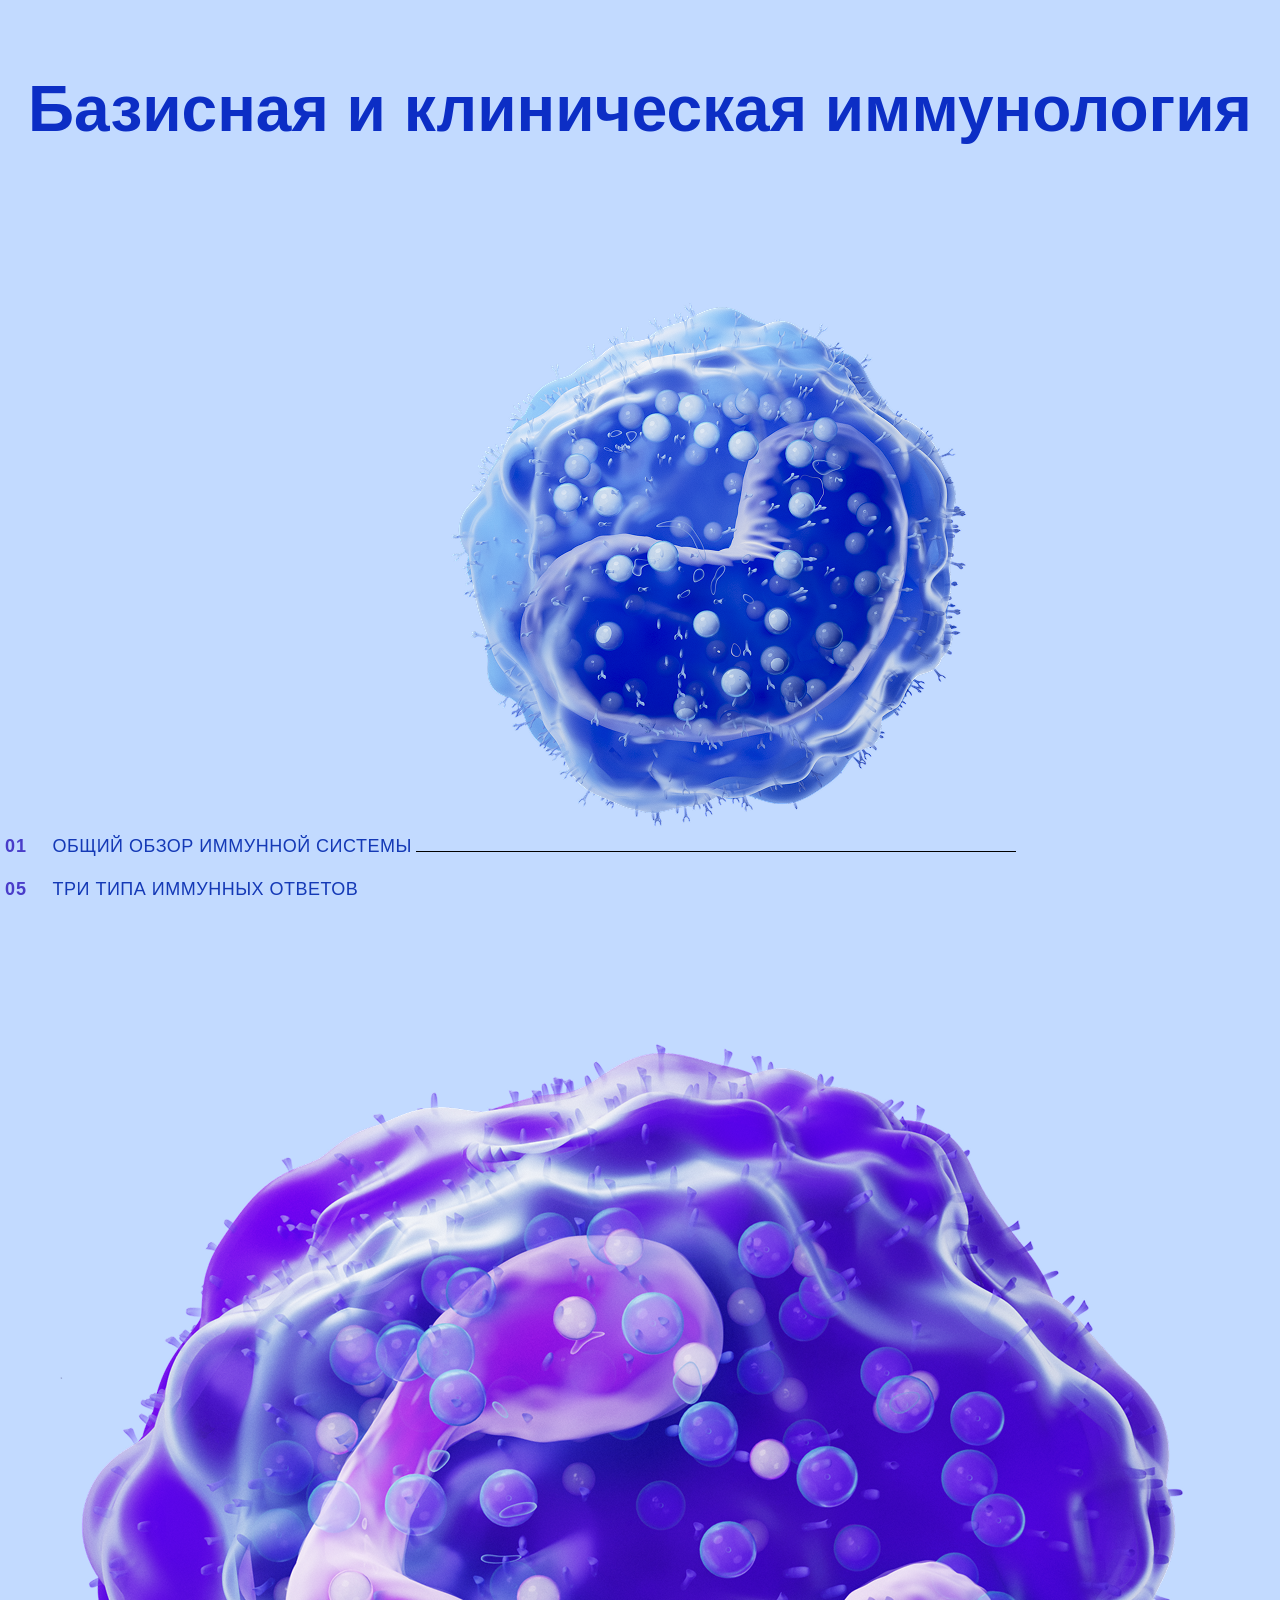
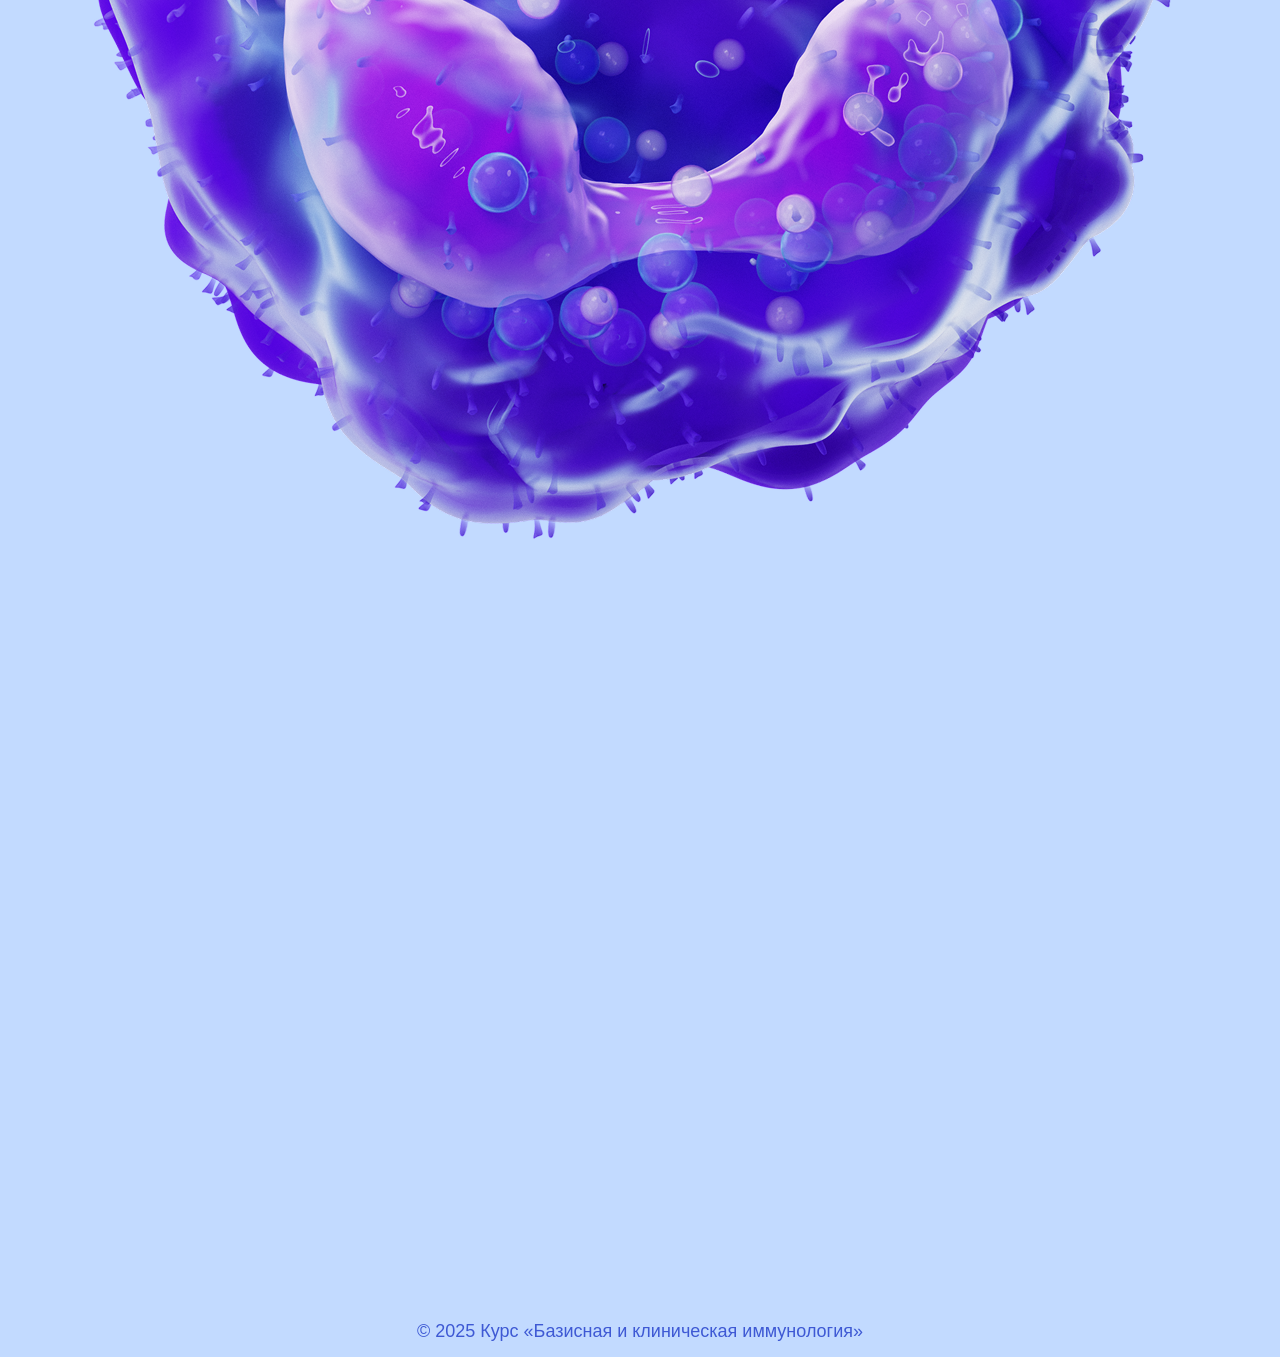
==== commit 80852e21: "add correct path to css in index.html" ====
--- a/index.html
+++ b/index.html
@@ -4,11 +4,11 @@
   <meta charset="UTF-8">
   <meta name="viewport" content="width=device-width, initial-scale=1.0">
   <title>Базисная и клиническая иммунология</title>
-  <link rel="stylesheet" href="../style.css">
+  <link rel="stylesheet" href="style.css">
 </head>
 <body>
   <video autoplay muted loop playsinline class="back-video">
-  <source src="../video/back.mp4" type="video/mp4">
+  <source src="video/back.mp4" type="video/mp4">
 </video>
   <div id="bg-circles"></div>
   <div class="container">
@@ -19,7 +19,7 @@
     <main>
       <div class="toc-grid">
         <div class="toc-card">
-          <a href="Lessons/theme1.html">
+          <!-- <a href="Lessons/theme1.html"> -->
             <span class="toc-number">01</span>
             <span class="toc-title">Общий обзор иммунной системы</span>
             <img src="pictures/menu/monocyte1.png" alt="">
@@ -35,7 +35,7 @@
         </div>
 
         <div class="toc-card">
-          <a href="Lessons/theme3.html">
+          <!-- <a href="Lessons/theme3.html"> -->
             <span class="toc-number">03</span>
             <span class="toc-title">Т-клеточный иммунитет</span>
             <img src="pictures/menu/dend.png" alt="">
@@ -43,7 +43,7 @@
         </div>
         
         <div class="toc-card">
-          <a href="Lessons/theme4.html">
+          <!-- <a href="Lessons/theme4.html"> -->
             <span class="toc-number">04</span>
             <span class="toc-title">B-клеточный иммунитет</span>
             <img src="pictures/menu/virus.png" alt="">
@@ -51,7 +51,7 @@
         </div>
 
         <div class="toc-card">
-          <a href="Lessons/theme5.html">
+          <!-- <a href="Lessons/theme5.html"> -->
             <span class="toc-number">05</span>
             <span class="toc-title">Три типа иммунных ответов</span>
             <img src="pictures/menu/neutro.png" alt="">
@@ -59,7 +59,7 @@
         </div>
 
         <div class="toc-card">
-          <a href="Lessons/theme6.html">
+          <!-- <a href="Lessons/theme6.html"> -->
             <span class="toc-number">06</span>
              <span class="toc-title">Иммунные нарушения при бронхиальной астме  <!-- и аллергических заболеваниях--> </span> 
             <img src="pictures/menu/macro.png" alt="">
@@ -67,7 +67,7 @@
         </div>
 
         <div class="toc-card">
-          <a href="Lessons/theme7.html">
+          <!-- <a href="Lessons/theme7.html"> -->
             <span class="toc-number">07</span>
             <span class="toc-title">Аутовоспалительные <!--и аутоиммунные-->  заболевания</span>
             <img src="pictures/menu/lym.png" alt="">
@@ -75,7 +75,7 @@
         </div>
 
         <div class="toc-card">
-          <a href="Lessons/theme8.html">
+          <!-- <a href="Lessons/theme8.html"> -->
             <span class="toc-number">08</span>
             <span class="toc-title">Иммунодефицитные состояния и ВИЧ</span>
             <img src="pictures/menu/antibody.png" alt="">
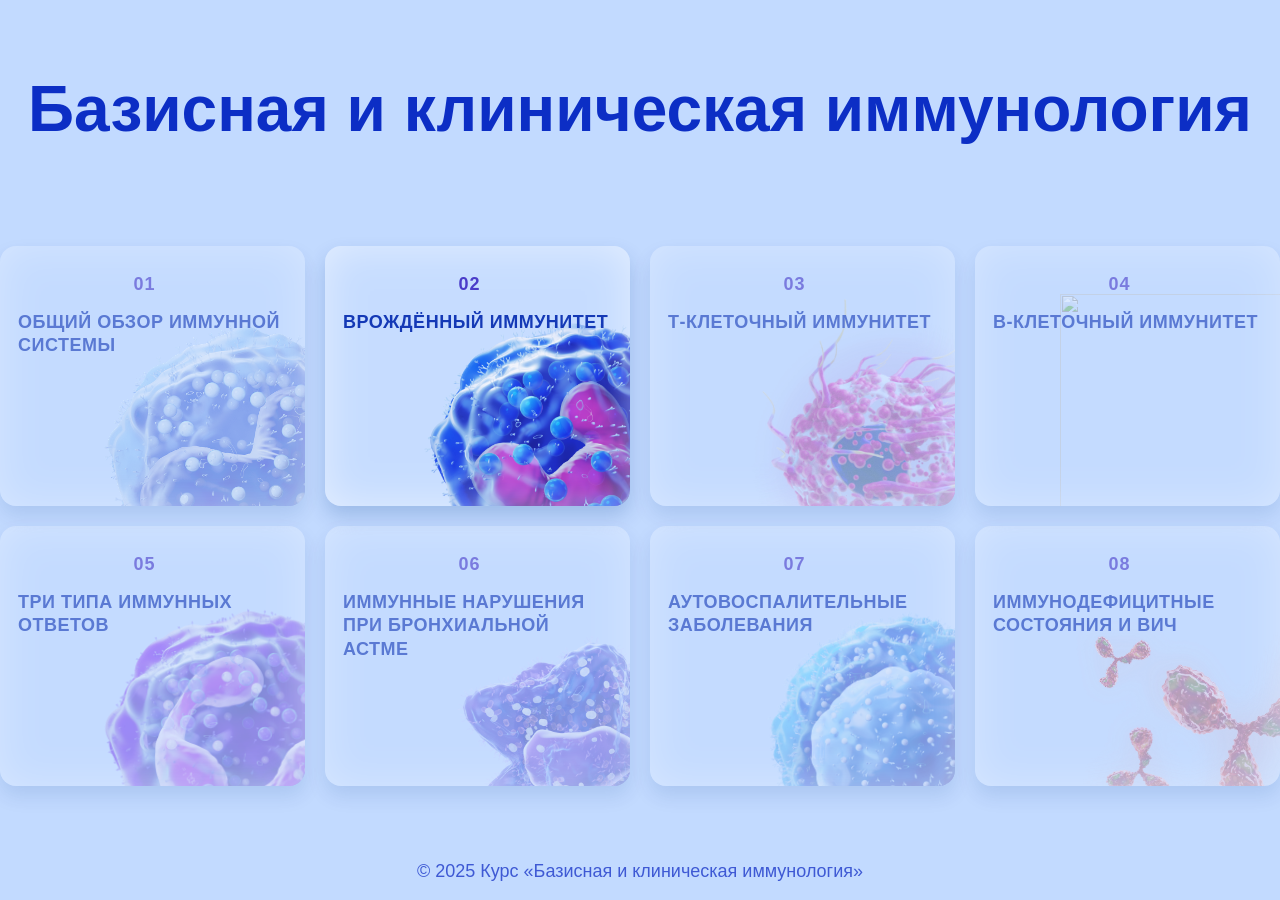
==== commit ff78ecb6: "make unactive lessossons" ====
--- a/index.html
+++ b/index.html
@@ -8,7 +8,7 @@
 </head>
 <body>
   <video autoplay muted loop playsinline class="back-video">
-  <source src="video/back.mp4" type="video/mp4">
+  <source src="../video/back.mp4" type="video/mp4">
 </video>
   <div id="bg-circles"></div>
   <div class="container">
@@ -18,8 +18,8 @@
 
     <main>
       <div class="toc-grid">
-        <div class="toc-card">
-          <!-- <a href="Lessons/theme1.html"> -->
+        <div class="toc-card inactive">
+           <a href="#" tabindex="-1">
             <span class="toc-number">01</span>
             <span class="toc-title">Общий обзор иммунной системы</span>
             <img src="pictures/menu/monocyte1.png" alt="">
@@ -34,48 +34,48 @@
           </a>
         </div>
 
-        <div class="toc-card">
-          <!-- <a href="Lessons/theme3.html"> -->
+        <div class="toc-card inactive">
+          <a href="#" tabindex="-1">
             <span class="toc-number">03</span>
             <span class="toc-title">Т-клеточный иммунитет</span>
             <img src="pictures/menu/dend.png" alt="">
           </a>
         </div>
         
-        <div class="toc-card">
-          <!-- <a href="Lessons/theme4.html"> -->
+        <div class="toc-card inactive">
+          <a href="#" tabindex="-1">
             <span class="toc-number">04</span>
             <span class="toc-title">B-клеточный иммунитет</span>
             <img src="pictures/menu/virus.png" alt="">
           </a>
         </div>
 
-        <div class="toc-card">
-          <!-- <a href="Lessons/theme5.html"> -->
+        <div class="toc-card inactive">
+          <a href="#" tabindex="-1">
             <span class="toc-number">05</span>
             <span class="toc-title">Три типа иммунных ответов</span>
             <img src="pictures/menu/neutro.png" alt="">
           </a>
         </div>
 
-        <div class="toc-card">
-          <!-- <a href="Lessons/theme6.html"> -->
+        <div class="toc-card inactive">
+          <a href="#" tabindex="-1">
             <span class="toc-number">06</span>
              <span class="toc-title">Иммунные нарушения при бронхиальной астме  <!-- и аллергических заболеваниях--> </span> 
             <img src="pictures/menu/macro.png" alt="">
           </a>
         </div>
 
-        <div class="toc-card">
-          <!-- <a href="Lessons/theme7.html"> -->
+        <div class="toc-card inactive">
+          <a href="#" tabindex="-1">
             <span class="toc-number">07</span>
             <span class="toc-title">Аутовоспалительные <!--и аутоиммунные-->  заболевания</span>
             <img src="pictures/menu/lym.png" alt="">
           </a>
         </div>
 
-        <div class="toc-card">
-          <!-- <a href="Lessons/theme8.html"> -->
+        <div class="toc-card inactive">
+          <a href="#" tabindex="-1">
             <span class="toc-number">08</span>
             <span class="toc-title">Иммунодефицитные состояния и ВИЧ</span>
             <img src="pictures/menu/antibody.png" alt="">
--- a/style.css
+++ b/style.css
@@ -178,6 +178,49 @@
     transform: translateY(-50%) scale(1.1);
 }
 
+/* =================================
+   НЕАКТИВНАЯ КАРТОЧКА
+================================= */
+.toc-card.inactive {
+    opacity: 0.6;           /* Делаем тусклой */
+    cursor: not-allowed;    /* Курсор "запрещено" */
+    position: relative;     /* Для позиционирования надписи */
+}
+
+/* Затемнение изображения */
+.toc-card.inactive img {
+    opacity: 0.7;
+}
+
+/* Блокируем клики */
+.toc-card.inactive a {
+    pointer-events: none;   /* Запрет кликов */
+}
+
+/* Надпись "СКОРО" */
+.toc-card.inactive::after {
+    
+    
+    font-size: 24px;
+    font-weight: 700;
+    color: #ffffff;
+    text-transform: uppercase;
+    letter-spacing: 2px;
+    
+    background: rgba(0, 0, 0, 0.7);
+    padding: 12px 24px;
+    border-radius: 8px;
+    border: 2px solid rgba(255, 255, 255, 0.3);
+    
+    z-index: 5;
+    pointer-events: none;
+}
+
+/* Опционально: эффект при наведении */
+.toc-card.inactive:hover {
+    opacity: 0.7; /* Чуть светлее при наведении */
+}
+
 /* Адаптивность */
 @media (max-width: 1200px) {
     .toc-grid {
@@ -269,6 +312,32 @@
     display: flex;
     flex-direction: column;
     gap: 2rem;
+}
+
+@media (max-width: 480px) {
+    header {
+        gap: 10px;
+        margin-bottom: 20px;
+        padding: 0 15px;
+    }
+    
+    header h1 {
+        font-size: 2rem;
+        margin-top: 1rem;
+        padding: 20px 0px;
+        text-align: center; /* На мобильном лучше по центру */
+    }
+    
+    .back-link {
+        font-size: 0.9rem;
+        padding: 8px 16px;
+        margin: 0 auto 1rem auto;
+    }
+    
+    .theme-content {
+        gap: 1rem;
+        padding: 0 15px;
+    }
 }
 
 /* Секции с 3D моделью */
@@ -506,6 +575,193 @@
     opacity: 1;
     margin-bottom: 20px; /* ОТСТУП между абзацами */
 }
+
+
+
+
+/* =================================
+   АДАПТИВ ДЛЯ МОБИЛЬНЫХ (до 768px)
+================================= */
+@media (max-width: 768px) {
+    /* Контейнер */
+    .container {
+        margin-left: 0;
+        padding: 0 15px;
+        max-width: 100%;
+    }
+    
+    /* Навигация */
+    .navigation {
+        flex-direction: column;
+        gap: 10px;
+        align-items: center;
+        margin-top: 1.5rem;
+    }
+    
+    .next-btn,
+    .prev-btn {
+        width: 100%;
+        max-width: 280px;
+        text-align: center;
+        padding: 12px 20px;
+    }
+    
+    .prev-btn {
+        margin-right: 0;
+    }
+    
+    /* Футер */
+    footer {
+        font-size: 1rem;
+        padding: 12px 0;
+        margin-top: 30px;
+    }
+    
+    /* Видео */
+    .video-container video {
+        margin-top: 15px;
+        margin-bottom: 40px;
+        border-radius: 12px;
+    }
+    
+    .controls-hint {
+        font-size: 14px;
+        bottom: 10px;
+        padding: 5px 10px;
+    }
+    
+    /* Три колонки -> одна колонка */
+    .three-row {
+        flex-direction: column;
+        gap: 20px;
+        margin: 30px 0;
+    }
+    
+    .three-box {
+        width: 100%;
+    }
+    
+    .three-render {
+        aspect-ratio: 4 / 3;
+        max-height: 300px;
+    }
+    
+    .three-title {
+        font-size: 1rem;
+    }
+    
+    /* Инфо-блоки */
+    .info-block {
+        flex-direction: column;
+        height: auto;
+        min-height: 400px;
+        padding: 30px 20px;
+        padding-right: 20px;
+    }
+    
+    .info-block-old {
+        flex-direction: column;
+        height: auto;
+        min-height: 450px;
+        padding: 25px 20px;
+    }
+    
+    .info-bg-image-old {
+        position: relative;
+        right: auto;
+        top: auto;
+        transform: none;
+        width: 100%;
+        max-width: 300px;
+        height: auto;
+        margin: 20px auto 0;
+        order: -1; /* Картинка сверху */
+    }
+    
+    .info-text {
+        max-width: 100%;
+    }
+    
+    .info-text h2 {
+        font-size: 22px;
+    }
+    
+    .info-text p {
+        font-size: 16px;
+        line-height: 1.6;
+    }
+}
+
+/* =================================
+   АДАПТИВ ДЛЯ МАЛЕНЬКИХ ЭКРАНОВ (до 480px)
+================================= */
+@media (max-width: 480px) {
+    /* Навигация */
+    .next-btn,
+    .prev-btn {
+        padding: 10px 16px;
+        font-size: 0.9rem;
+    }
+    
+    /* Футер */
+    footer {
+        font-size: 0.9rem;
+        padding: 10px 0;
+        margin-top: 25px;
+    }
+    
+    /* Видео */
+    .video-container video {
+        border-radius: 10px;
+        margin-bottom: 30px;
+    }
+    
+    .controls-hint {
+        font-size: 12px;
+        padding: 4px 8px;
+        border-radius: 8px;
+    }
+    
+    /* Три колонки */
+    .three-render {
+        aspect-ratio: 1 / 1;
+        max-height: 250px;
+    }
+    
+    .three-title {
+        font-size: 0.95rem;
+        margin-bottom: 8px;
+    }
+    
+    /* Инфо-блоки */
+    .info-block {
+        padding: 20px 15px;
+        min-height: 350px;
+        border-radius: 16px;
+    }
+    
+    .info-block-old {
+        padding: 20px 15px;
+        min-height: 400px;
+        border-radius: 16px;
+    }
+    
+    .info-bg-image-old {
+        max-width: 250px;
+    }
+    
+    .info-text h2 {
+        font-size: 20px;
+        margin-bottom: 10px;
+    }
+    
+    .info-text p {
+        font-size: 15px;
+        margin-bottom: 15px;
+    }
+}
+
+
 
 /* Основной контейнер */
 
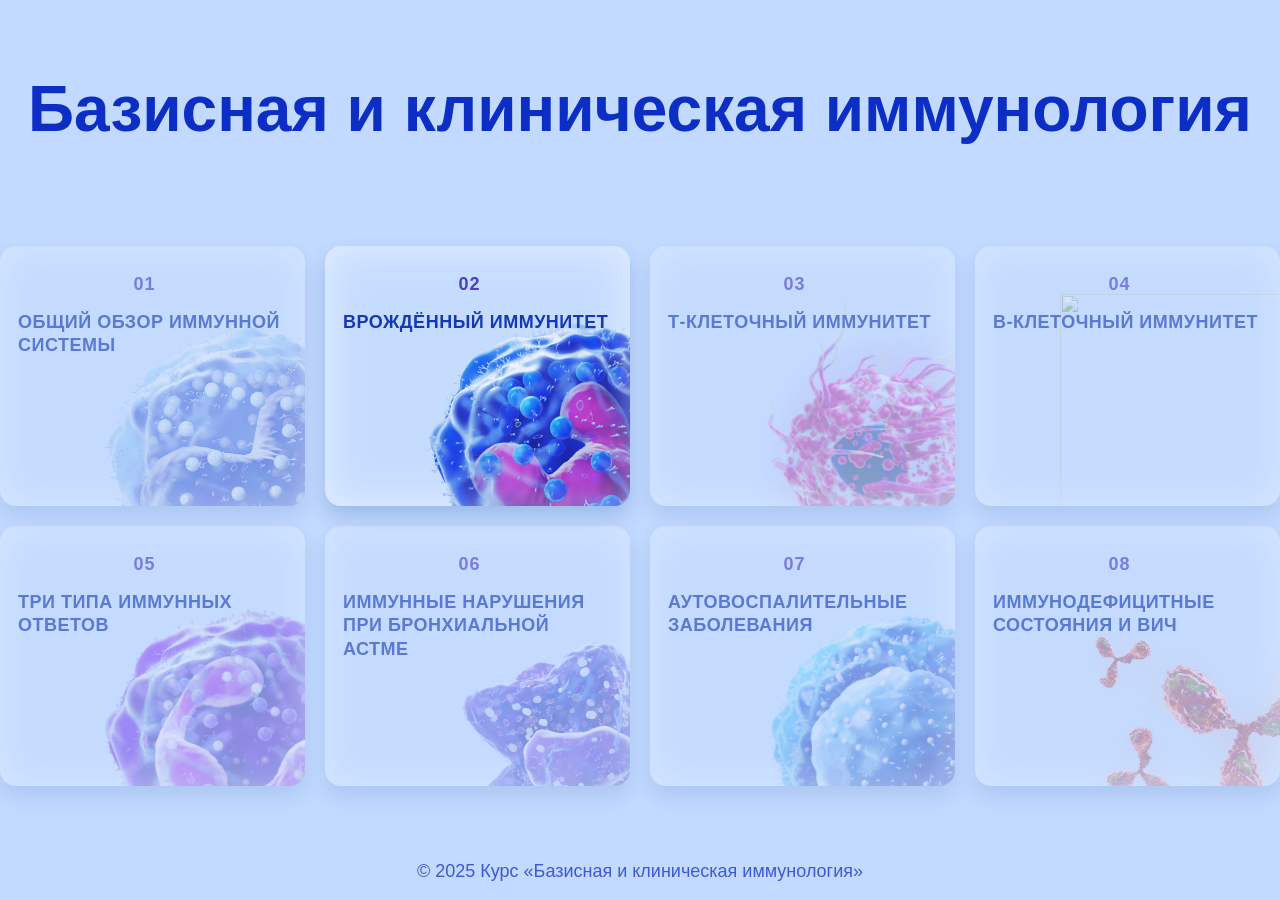
==== commit 96f8def7: "animation transitions" ====
--- a/index.html
+++ b/index.html
@@ -7,8 +7,16 @@
   <link rel="stylesheet" href="style.css">
 </head>
 <body>
+
+
+  <div class="page-transition-overlay" id="pageTransition">
+    <div class="page-loader"></div>
+</div>
+<div class="page-load-progress" id="pageProgress"></div>
+
+
   <video autoplay muted loop playsinline class="back-video">
-  <source src="../video/back.mp4" type="video/mp4">
+  <source src="video/Back.mp4" type="video/mp4">
 </video>
   <div id="bg-circles"></div>
   <div class="container">
@@ -86,6 +94,103 @@
     <script type="module" src="main.js"></script>
   </div>
 
+
+  <script>
+// ============================================
+// ПЛАВНАЯ ЗАГРУЗКА СТРАНИЦ
+// ============================================
+
+(function() {
+    const transitionOverlay = document.getElementById('pageTransition');
+    const pageProgress = document.getElementById('pageProgress');
+    const minLoadTime = 600; // Минимальное время загрузки (мс)
+    const startTime = Date.now();
+    
+    // Показываем прогресс-бар
+    function showProgress() {
+        if (pageProgress) {
+            pageProgress.style.width = '30%';
+            setTimeout(() => { pageProgress.style.width = '70%'; }, 200);
+        }
+    }
+    
+    // Завершаем прогресс
+    function completeProgress() {
+        if (pageProgress) {
+            pageProgress.style.width = '100%';
+            pageProgress.classList.add('complete');
+        }
+    }
+    
+    // Показываем оверлей перехода
+    function showTransition() {
+        if (transitionOverlay) {
+            transitionOverlay.classList.add('active');
+        }
+    }
+    
+    // Скрываем оверлей перехода
+    function hideTransition() {
+        if (transitionOverlay) {
+            setTimeout(() => {
+                transitionOverlay.classList.remove('active');
+            }, 400);
+        }
+    }
+    
+    // Обработка загрузки страницы
+    function handlePageLoad() {
+        showProgress();
+        
+        // Ждем минимальное время + загрузка ресурсов
+        const elapsedTime = Date.now() - startTime;
+        const remainingTime = Math.max(0, minLoadTime - elapsedTime);
+        
+        setTimeout(() => {
+            completeProgress();
+            document.body.classList.add('loaded');
+            hideTransition();
+        }, remainingTime);
+    }
+    
+    // Обработка кликов по ссылкам навигации
+    function handleNavigation() {
+        const navLinks = document.querySelectorAll('.sidebar-nav a, .toc-card a, .back-link, .next-btn, .prev-btn, .test-btn, .next-theme-btn');
+        
+        navLinks.forEach(link => {
+            link.addEventListener('click', function(e) {
+                const href = this.getAttribute('href');
+                
+                // Пропускаем якорные ссылки и внешние
+                if (!href || href.startsWith('#') || href.startsWith('http') || href.startsWith('../tests/')) {
+                    return;
+                }
+                
+                e.preventDefault();
+                
+                // Показываем переход
+                showTransition();
+                showProgress();
+                
+                // Переходим после анимации
+                setTimeout(() => {
+                    window.location.href = href;
+                }, 400);
+            });
+        });
+    }
+    
+    // Инициализация
+    if (document.readyState === 'complete') {
+        handlePageLoad();
+    } else {
+        window.addEventListener('load', handlePageLoad);
+    }
+    
+    handleNavigation();
+})();
+</script>
+</body>
   <footer>
     <p>© 2025 Курс «Базисная и клиническая иммунология»</p>
   </footer>
--- a/style.css
+++ b/style.css
@@ -221,54 +221,7 @@
     opacity: 0.7; /* Чуть светлее при наведении */
 }
 
-/* Адаптивность */
-@media (max-width: 1200px) {
-    .toc-grid {
-        grid-template-columns: repeat(3, 1fr);
-        gap: 16px;
-    }
-}
-
-@media (max-width: 900px) {
-    .toc-grid {
-        grid-template-columns: repeat(2, 1fr);
-        gap: 14px;
-    }
-    
-    .toc-card a {
-        height: 120px;
-        padding: 15px;
-        font-size: 1.125rem;
-    }
-    
-    .toc-number {
-        font-size: 1.125rem;
-        margin-right: 12px;
-    }
-}
-
-@media (max-width: 600px) {
-    .toc-grid {
-        grid-template-columns: 1fr;
-        gap: 12px;
-    }
-    
-    .toc-card a {
-        height: 100px;
-        padding: 12px;
-        font-size: 1.125rem;
-    }
-    
-    .toc-number {
-        font-size: 1.125rem;
-        margin-right: 10px;
-    }
-    
-    .toc-card a img {
-        width: 100px;
-        height: 100px;
-    }
-}
+
 
 header {
     display: flex;
@@ -314,31 +267,7 @@
     gap: 2rem;
 }
 
-@media (max-width: 480px) {
-    header {
-        gap: 10px;
-        margin-bottom: 20px;
-        padding: 0 15px;
-    }
-    
-    header h1 {
-        font-size: 2rem;
-        margin-top: 1rem;
-        padding: 20px 0px;
-        text-align: center; /* На мобильном лучше по центру */
-    }
-    
-    .back-link {
-        font-size: 0.9rem;
-        padding: 8px 16px;
-        margin: 0 auto 1rem auto;
-    }
-    
-    .theme-content {
-        gap: 1rem;
-        padding: 0 15px;
-    }
-}
+
 
 /* Секции с 3D моделью */
 .three-section {
@@ -579,189 +508,6 @@
 
 
 
-/* =================================
-   АДАПТИВ ДЛЯ МОБИЛЬНЫХ (до 768px)
-================================= */
-@media (max-width: 768px) {
-    /* Контейнер */
-    .container {
-        margin-left: 0;
-        padding: 0 15px;
-        max-width: 100%;
-    }
-    
-    /* Навигация */
-    .navigation {
-        flex-direction: column;
-        gap: 10px;
-        align-items: center;
-        margin-top: 1.5rem;
-    }
-    
-    .next-btn,
-    .prev-btn {
-        width: 100%;
-        max-width: 280px;
-        text-align: center;
-        padding: 12px 20px;
-    }
-    
-    .prev-btn {
-        margin-right: 0;
-    }
-    
-    /* Футер */
-    footer {
-        font-size: 1rem;
-        padding: 12px 0;
-        margin-top: 30px;
-    }
-    
-    /* Видео */
-    .video-container video {
-        margin-top: 15px;
-        margin-bottom: 40px;
-        border-radius: 12px;
-    }
-    
-    .controls-hint {
-        font-size: 14px;
-        bottom: 10px;
-        padding: 5px 10px;
-    }
-    
-    /* Три колонки -> одна колонка */
-    .three-row {
-        flex-direction: column;
-        gap: 20px;
-        margin: 30px 0;
-    }
-    
-    .three-box {
-        width: 100%;
-    }
-    
-    .three-render {
-        aspect-ratio: 4 / 3;
-        max-height: 300px;
-    }
-    
-    .three-title {
-        font-size: 1rem;
-    }
-    
-    /* Инфо-блоки */
-    .info-block {
-        flex-direction: column;
-        height: auto;
-        min-height: 400px;
-        padding: 30px 20px;
-        padding-right: 20px;
-    }
-    
-    .info-block-old {
-        flex-direction: column;
-        height: auto;
-        min-height: 450px;
-        padding: 25px 20px;
-    }
-    
-    .info-bg-image-old {
-        position: relative;
-        right: auto;
-        top: auto;
-        transform: none;
-        width: 100%;
-        max-width: 300px;
-        height: auto;
-        margin: 20px auto 0;
-        order: -1; /* Картинка сверху */
-    }
-    
-    .info-text {
-        max-width: 100%;
-    }
-    
-    .info-text h2 {
-        font-size: 22px;
-    }
-    
-    .info-text p {
-        font-size: 16px;
-        line-height: 1.6;
-    }
-}
-
-/* =================================
-   АДАПТИВ ДЛЯ МАЛЕНЬКИХ ЭКРАНОВ (до 480px)
-================================= */
-@media (max-width: 480px) {
-    /* Навигация */
-    .next-btn,
-    .prev-btn {
-        padding: 10px 16px;
-        font-size: 0.9rem;
-    }
-    
-    /* Футер */
-    footer {
-        font-size: 0.9rem;
-        padding: 10px 0;
-        margin-top: 25px;
-    }
-    
-    /* Видео */
-    .video-container video {
-        border-radius: 10px;
-        margin-bottom: 30px;
-    }
-    
-    .controls-hint {
-        font-size: 12px;
-        padding: 4px 8px;
-        border-radius: 8px;
-    }
-    
-    /* Три колонки */
-    .three-render {
-        aspect-ratio: 1 / 1;
-        max-height: 250px;
-    }
-    
-    .three-title {
-        font-size: 0.95rem;
-        margin-bottom: 8px;
-    }
-    
-    /* Инфо-блоки */
-    .info-block {
-        padding: 20px 15px;
-        min-height: 350px;
-        border-radius: 16px;
-    }
-    
-    .info-block-old {
-        padding: 20px 15px;
-        min-height: 400px;
-        border-radius: 16px;
-    }
-    
-    .info-bg-image-old {
-        max-width: 250px;
-    }
-    
-    .info-text h2 {
-        font-size: 20px;
-        margin-bottom: 10px;
-    }
-    
-    .info-text p {
-        font-size: 15px;
-        margin-bottom: 15px;
-    }
-}
-
-
 
 /* Основной контейнер */
 
@@ -1028,131 +774,6 @@
 
 
 
-
-
-
-/* Адаптивность */
-@media (max-width: 1400px) {
-    .interactive-phagocytosis {
-        min-height: 600px;
-        padding-left: 60px;
-    }
-    
-    .circle-navigator {
-        width: 480px;
-        min-height: 600px;
-    }
-    
-    .image-container {
-        width: calc(100% - 480px);
-    }
-    
-    .stage-wheel {
-        width: 360px;
-        height: 360px;
-    }
-    
-    .wheel-center {
-        width: 220px;
-        height: 220px;
-        padding: 25px;
-    }
-    
-    .digit-circle {
-        width: 45px;
-        height: 45px;
-        font-size: 1.2rem;
-        transform: translate(-50%, -50%) rotate(var(--angle)) translateY(-160px) rotate(calc(-1 * var(--angle)));
-    }
-    
-    .stage-description h3 {
-        font-size: 1.125rem;
-    }
-    
-    .stage-description p {
-        font-size: 0.9rem;
-    }
-}
-
-@media (max-width: 1200px) {
-    .interactive-phagocytosis {
-        min-height: 560px;
-        padding-left: 40px;
-    }
-    
-    .circle-navigator {
-        width: 400px;
-        min-height: 560px;
-    }
-    
-    .image-container {
-        width: calc(100% - 400px);
-    }
-    
-    .stage-wheel {
-        width: 300px;
-        height: 300px;
-    }
-    
-    .wheel-center {
-        width: 170px;
-        height: 170px;
-        padding: 15px;
-    }
-    
-    .digit-circle {
-        width: 40px;
-        height: 40px;
-        font-size: 1.125rem;
-        transform: translate(-50%, -50%) rotate(var(--angle)) translateY(-130px) rotate(calc(-1 * var(--angle)));
-    }
-    
-    .stage-description h3 {
-        font-size: 0.9rem;
-    }
-    
-    .stage-description p {
-        font-size: 0.75rem;
-    }
-}
-
-@media (max-width: 768px) {
-    .interactive-phagocytosis {
-        flex-direction: column;
-        padding: 30px;
-        min-height: auto;
-    }
-    
-    .circle-navigator {
-        width: 100%;
-        min-height: auto;
-        margin-bottom: 40px;
-    }
-    
-    .stage-wheel {
-        width: 280px;
-        height: 280px;
-    }
-    
-    .wheel-center {
-        width: 150px;
-        height: 150px;
-        padding: 12px;
-    }
-    
-    .digit-circle {
-        width: 35px;
-        height: 35px;
-        font-size: 0.9rem;
-        transform: translate(-50%, -50%) rotate(var(--angle)) translateY(-120px) rotate(calc(-1 * var(--angle)));
-    }
-    
-    .image-container {
-        position: relative;
-        width: 100%;
-        height: 400px;
-    }
-}
 /* =================================
    CARDS CONTAINER
 ================================= */
@@ -3388,4 +3009,140 @@
     
     object-fit: cover;
     object-position: center;
+}
+
+
+
+
+/* ============================================
+   ПЛАВНАЯ ЗАГРУЗКА СТРАНИЦ
+   ============================================ */
+
+/* Затемнение при переходе */
+.page-transition-overlay {
+    position: fixed;
+    top: 0;
+    left: 0;
+    width: 100%;
+    height: 100%;
+    background: linear-gradient(135deg, #0c2ec5 0%, #2a52d8 100%);
+    z-index: 9999;
+    opacity: 0;
+    visibility: hidden;
+    transition: opacity 0.4s ease, visibility 0.4s ease;
+    display: flex;
+    justify-content: center;
+    align-items: center;
+}
+
+.page-transition-overlay.active {
+    opacity: 1;
+    visibility: visible;
+}
+
+/* Лоадер */
+.page-loader {
+    width: 60px;
+    height: 60px;
+    border: 4px solid rgba(255, 255, 255, 0.3);
+    border-top-color: #ffffff;
+    border-radius: 50%;
+    animation: loader-spin 1s linear infinite;
+}
+
+@keyframes loader-spin {
+    to { transform: rotate(360deg); }
+}
+
+/* Плавное появление контента */
+body {
+    opacity: 0;
+    animation: page-fade-in 0.8s ease forwards;
+}
+
+@keyframes page-fade-in {
+    from {
+        opacity: 0;
+        transform: translateY(10px);
+    }
+    to {
+        opacity: 1;
+        transform: translateY(0);
+    }
+}
+
+/* Скрываем контент до загрузки */
+.theme-content,
+.container,
+header,
+.sidebar {
+    opacity: 0;
+    transition: opacity 0.5s ease;
+}
+
+body.loaded .theme-content,
+body.loaded .container,
+body.loaded header,
+body.loaded .sidebar {
+    opacity: 1;
+}
+
+/* Плавный скролл к якорю */
+html {
+    scroll-behavior: smooth;
+}
+
+/* Прогресс-бар загрузки сверху */
+.page-load-progress {
+    position: fixed;
+    top: 0;
+    left: 0;
+    height: 3px;
+    background: linear-gradient(90deg, #0051ff, #6a99ff);
+    z-index: 10000;
+    width: 0%;
+    transition: width 0.4s ease;
+}
+
+.page-load-progress.complete {
+    width: 100%;
+    opacity: 0;
+    transition: width 0.4s ease, opacity 0.4s ease 0.3s;
+}
+
+/* ============================================
+   ИСПРАВЛЕНИЕ ПУСТОЙ ОБЛАСТИ ПОСЛЕ ЗАГРУЗКИ
+   ============================================ */
+
+body.loaded::after {
+    content: "";
+    position: fixed;
+    top: 0;
+    left: 0;
+    width: 100%;
+    height: 100%;
+    background: linear-gradient(135deg, #0c2ec5 0%, #2a52d8 100%);
+    z-index: 9999;
+    opacity: 0;
+    visibility: hidden;
+    pointer-events: none;
+    transition: opacity 1s ease, visibility 1s ease;
+}
+
+body.loaded.transitioning::after {
+    opacity: 1;
+    visibility: visible;
+    pointer-events: auto;
+}
+
+/* Убираем все возможные пустые области */
+body::after {
+    display: none !important;
+}
+
+/* Гарантируем, что контент не перекрывается */
+.container,
+.theme-content {
+    position: relative;
+    z-index: 1;
 }
